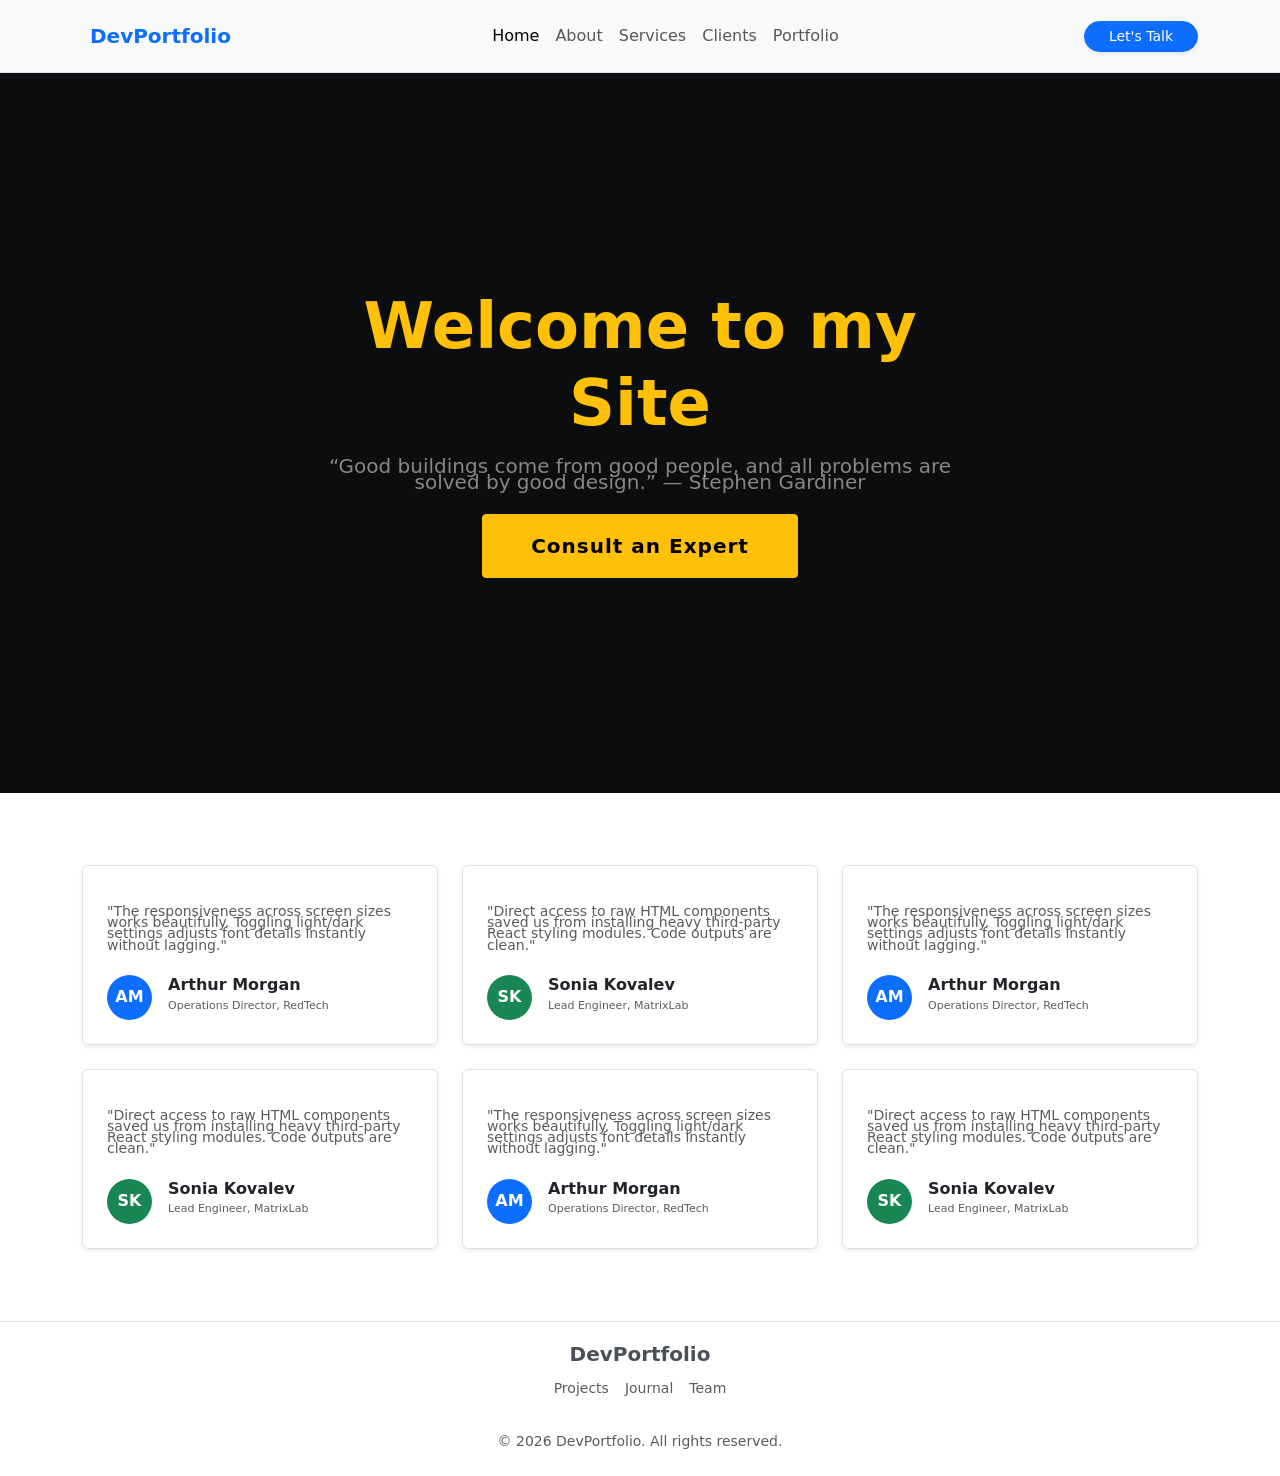
==== index.html @ 9489473e "first commit" ====
<!doctype html>
<html lang="en">
  <head>
    <meta charset="UTF-8" />
    <meta name="viewport" content="width=device-width, initial-scale=1.0" />
    <title>PortFolio</title>
    <!-- All CSS File Start Here -->
    <!-- Google Fonts -->

    <!-- Google Fonts -->

    <link rel="stylesheet" href="css/all.min.css" />
    <link rel="stylesheet" href="css/bootstrap.min.css" />
    <link rel="stylesheet" href="css/style.css" />

    <!-- All CSS File End Here -->
  </head>
  <body>
    <!-- All Header Part Start Here -->
 <nav class="navbar navbar-expand-lg bg-body-tertiary py-3 border-bottom">
  <div class="container">
    <a class="navbar-brand fw-bold text-primary" href="#">
      <i class="bi bi-briefcase-fill me-2"></i>DevPortfolio
    </a>
    <button class="navbar-toggler" type="button" data-bs-toggle="collapse" data-bs-target="#navClassic" aria-controls="navClassic" aria-expanded="false" aria-label="Toggle navigation">
      <span class="navbar-toggler-icon"></span>
    </button>
    <div class="collapse navbar-collapse" id="navClassic">
      <ul class="navbar-nav mx-auto mb-2 mb-lg-0">
        <li class="nav-item"><a class="nav-link active" aria-current="page" href="index.html">Home</a></li>
        <li class="nav-item"><a class="nav-link" href="about.html">About</a></li>
        <li class="nav-item"><a class="nav-link" href="services.html">Services</a></li>
        <li class="nav-item"><a class="nav-link" href="clients.html">Clients</a></li>
        <li class="nav-item"><a class="nav-link" href="portfolio.html">Portfolio</a></li>
      </ul>
      <a class="btn btn-primary btn-sm px-4 rounded-pill shadow-sm" href="contact.html">Let's Talk</a>
    </div>
  </div>
</nav>
    <!-- All Header Part End Here -->

    <!-- All Page Content Start Here -->

    <!-- All Banner Part Start Here -->
<section class="py-5 text-white bg-dark position-relative overflow-hidden" style="background-image: linear-gradient(rgba(0,0,0,0.65), rgba(0,0,0,0.65)), url('https://picsum.photos/id/180/1600/900'); background-size: cover; background-position: center; min-height: 80vh; display: flex; align-items: center;">
  <div class="container py-5 text-center">
    <div class="row justify-content-center">
      <div class="col-lg-7">
        <h1 class="display-3 fw-bold mb-3 text-warning">Welcome to my Site</h1>
        <p class="lead mb-4 text-white-50 ">“Good buildings come from good people, and all problems are solved by good design.” — Stephen Gardiner</p>
        <a href="contact.html" class="btn btn-warning btn-lg px-5 py-3 fw-semibold">Consult an Expert</a>
      </div>
    </div>
  </div>
</section>
    <!-- All Banner Part End Here -->
    <!-- All Product Category Start Here -->
<section class="py-5 bg-body">
  <div class="container py-4">
    <div class="row g-4">
      <div class="col-lg-4 col-md-6">
        <div class="card h-100 p-4 border shadow-sm bg-body">
          <div class="text-warning mb-3">
            <i class="bi bi-star-fill"></i><i class="bi bi-star-fill"></i><i class="bi bi-star-fill"></i><i class="bi bi-star-fill"></i><i class="bi bi-star-fill"></i>
          </div>
          <p class="small text-muted leading-relaxed mb-4">"The responsiveness across screen sizes works beautifully. Toggling light/dark settings adjusts font details instantly without lagging."</p>
          <div class="d-flex align-items-center gap-3">
            <div class="bg-primary text-white rounded-circle d-flex align-items-center justify-content-center" style="width: 45px; height: 45px; font-weight: bold;">AM</div>
            <div>
              <h6 class="fw-bold mb-0">Arthur Morgan</h6>
              <span class="small text-muted" style="font-size: 11px;">Operations Director, RedTech</span>
            </div>
          </div>
        </div>
      </div>
      <div class="col-lg-4 col-md-6">
        <div class="card h-100 p-4 border shadow-sm bg-body">
          <div class="text-warning mb-3">
            <i class="bi bi-star-fill"></i><i class="bi bi-star-fill"></i><i class="bi bi-star-fill"></i><i class="bi bi-star-fill"></i><i class="bi bi-star-fill"></i>
          </div>
          <p class="small text-muted leading-relaxed mb-4">"Direct access to raw HTML components saved us from installing heavy third-party React styling modules. Code outputs are clean."</p>
          <div class="d-flex align-items-center gap-3">
            <div class="bg-success text-white rounded-circle d-flex align-items-center justify-content-center" style="width: 45px; height: 45px; font-weight: bold;">SK</div>
            <div>
              <h6 class="fw-bold mb-0">Sonia Kovalev</h6>
              <span class="small text-muted" style="font-size: 11px;">Lead Engineer, MatrixLab</span>
            </div>
          </div>
        </div>
      </div>
      <div class="col-lg-4 col-md-6">
        <div class="card h-100 p-4 border shadow-sm bg-body">
          <div class="text-warning mb-3">
            <i class="bi bi-star-fill"></i><i class="bi bi-star-fill"></i><i class="bi bi-star-fill"></i><i class="bi bi-star-fill"></i><i class="bi bi-star-fill"></i>
          </div>
          <p class="small text-muted leading-relaxed mb-4">"The responsiveness across screen sizes works beautifully. Toggling light/dark settings adjusts font details instantly without lagging."</p>
          <div class="d-flex align-items-center gap-3">
            <div class="bg-primary text-white rounded-circle d-flex align-items-center justify-content-center" style="width: 45px; height: 45px; font-weight: bold;">AM</div>
            <div>
              <h6 class="fw-bold mb-0">Arthur Morgan</h6>
              <span class="small text-muted" style="font-size: 11px;">Operations Director, RedTech</span>
            </div>
          </div>
        </div>
      </div>
      <div class="col-lg-4 col-md-6">
        <div class="card h-100 p-4 border shadow-sm bg-body">
          <div class="text-warning mb-3">
            <i class="bi bi-star-fill"></i><i class="bi bi-star-fill"></i><i class="bi bi-star-fill"></i><i class="bi bi-star-fill"></i><i class="bi bi-star-fill"></i>
          </div>
          <p class="small text-muted leading-relaxed mb-4">"Direct access to raw HTML components saved us from installing heavy third-party React styling modules. Code outputs are clean."</p>
          <div class="d-flex align-items-center gap-3">
            <div class="bg-success text-white rounded-circle d-flex align-items-center justify-content-center" style="width: 45px; height: 45px; font-weight: bold;">SK</div>
            <div>
              <h6 class="fw-bold mb-0">Sonia Kovalev</h6>
              <span class="small text-muted" style="font-size: 11px;">Lead Engineer, MatrixLab</span>
            </div>
          </div>
        </div>
      </div>
      <div class="col-lg-4 col-md-6">
        <div class="card h-100 p-4 border shadow-sm bg-body">
          <div class="text-warning mb-3">
            <i class="bi bi-star-fill"></i><i class="bi bi-star-fill"></i><i class="bi bi-star-fill"></i><i class="bi bi-star-fill"></i><i class="bi bi-star-fill"></i>
          </div>
          <p class="small text-muted leading-relaxed mb-4">"The responsiveness across screen sizes works beautifully. Toggling light/dark settings adjusts font details instantly without lagging."</p>
          <div class="d-flex align-items-center gap-3">
            <div class="bg-primary text-white rounded-circle d-flex align-items-center justify-content-center" style="width: 45px; height: 45px; font-weight: bold;">AM</div>
            <div>
              <h6 class="fw-bold mb-0">Arthur Morgan</h6>
              <span class="small text-muted" style="font-size: 11px;">Operations Director, RedTech</span>
            </div>
          </div>
        </div>
      </div>
      <div class="col-lg-4 col-md-6">
        <div class="card h-100 p-4 border shadow-sm bg-body">
          <div class="text-warning mb-3">
            <i class="bi bi-star-fill"></i><i class="bi bi-star-fill"></i><i class="bi bi-star-fill"></i><i class="bi bi-star-fill"></i><i class="bi bi-star-fill"></i>
          </div>
          <p class="small text-muted leading-relaxed mb-4">"Direct access to raw HTML components saved us from installing heavy third-party React styling modules. Code outputs are clean."</p>
          <div class="d-flex align-items-center gap-3">
            <div class="bg-success text-white rounded-circle d-flex align-items-center justify-content-center" style="width: 45px; height: 45px; font-weight: bold;">SK</div>
            <div>
              <h6 class="fw-bold mb-0">Sonia Kovalev</h6>
              <span class="small text-muted" style="font-size: 11px;">Lead Engineer, MatrixLab</span>
            </div>
          </div>
        </div>
      </div>
    </div>
  </div>
</section>
    <!-- All Product Category End Here -->
    <!-- All Page Content End Here -->

    <!-- All Header Part Start Here -->
    <!-- All Header Part End Here -->

    <!-- All Header Part Start Here -->
    <!-- All Header Part End Here -->

    <!-- All Header Part Start Here -->
    <!-- All Header Part End Here -->

    <!-- All Header Part Start Here -->
    <!-- All Header Part End Here -->

    <!-- All Footer Part Start Here -->
<footer class="py-4 bg-body border-top text-center">
  <div class="container">
    <h5 class="fw-bold text-dark-emphasis mb-3">DevPortfolio
</h5>
    <ul class="nav justify-content-center gap-3 mb-3 small text-muted">
      <li class="nav-item"><a href="#" class="text-reset text-decoration-none">Projects</a></li>
      <li class="nav-item"><a href="#" class="text-reset text-decoration-none">Journal</a></li>
      <li class="nav-item"><a href="#" class="text-reset text-decoration-none">Team</a></li>
    </ul>
    <div class="d-flex justify-content-center gap-3 text-muted mb-3 fs-5">
      <a href="#" class="text-reset"><i class="bi bi-instagram"></i></a>
      <a href="#" class="text-reset"><i class="bi bi-github"></i></a>
    </div>
    <span class="small text-muted d-block">&copy; 2026 DevPortfolio. All rights reserved.</span>
  </div>
</footer>

    <!-- All Footer Part End Here -->

    <!-- All JS File Start Here -->
    <script src="js/bootstrap.bundle.js"></script>
    <script src="js/script.js"></script>
    <!-- All JS File End Here -->
  </body>
</html>
---- css/style.css ----
/* All Common CSS Start Here */
* {
  margin: 0;
  padding: 0;
  outline: 0;
  box-sizing: border-box;
}
ul,
ol {
  list-style-type: none;
}
h1,
h2,
h3,
h4,
h5,
h6,
p {
  margin: 0;
  padding: 0;
  line-height: 0.8;
}
a,
a:hover {
  text-decoration: none;
  display: inline-block;
}
/* All Common CSS End Here */

/* All Banner Start Here */
/* Fullscreen Dark Background Image Custom Styles */
section[style*="background-image"] {
  position: relative;
  z-index: 1;
}
.btn-warning {
  border-radius: 4px;
  letter-spacing: 0.05em;
  transition: all 0.25s ease;
}
.btn-warning:hover {
  box-shadow: 0 0 15px rgba(255, 193, 7, 0.4);
}
/* All Banner End Here */

/* All Feedback Start Here */
.col-lg-4 .card {
  transition: transform 0.25s ease;
}
.col-lg-4 .card:hover {
  transform: translateY(-2px);
}
/* All Feedback End Here */

/* All Contact Start Here */
/* Branch Directory Custom Styles */
.card h5 {
  color: var(--bs-primary);
}
/* All Contact End Here */



/* All FAQ Start Here */
/* Premium Dark Contact Custom Styles */
.form-control:focus {
  background-color: var(--bs-dark) !important;
  border-color: var(--bs-warning);
}
.info p{
line-height: 20px;
}
/* All FAQ End Here */

/* All Footer Start Here */

/* All Footer End Here */
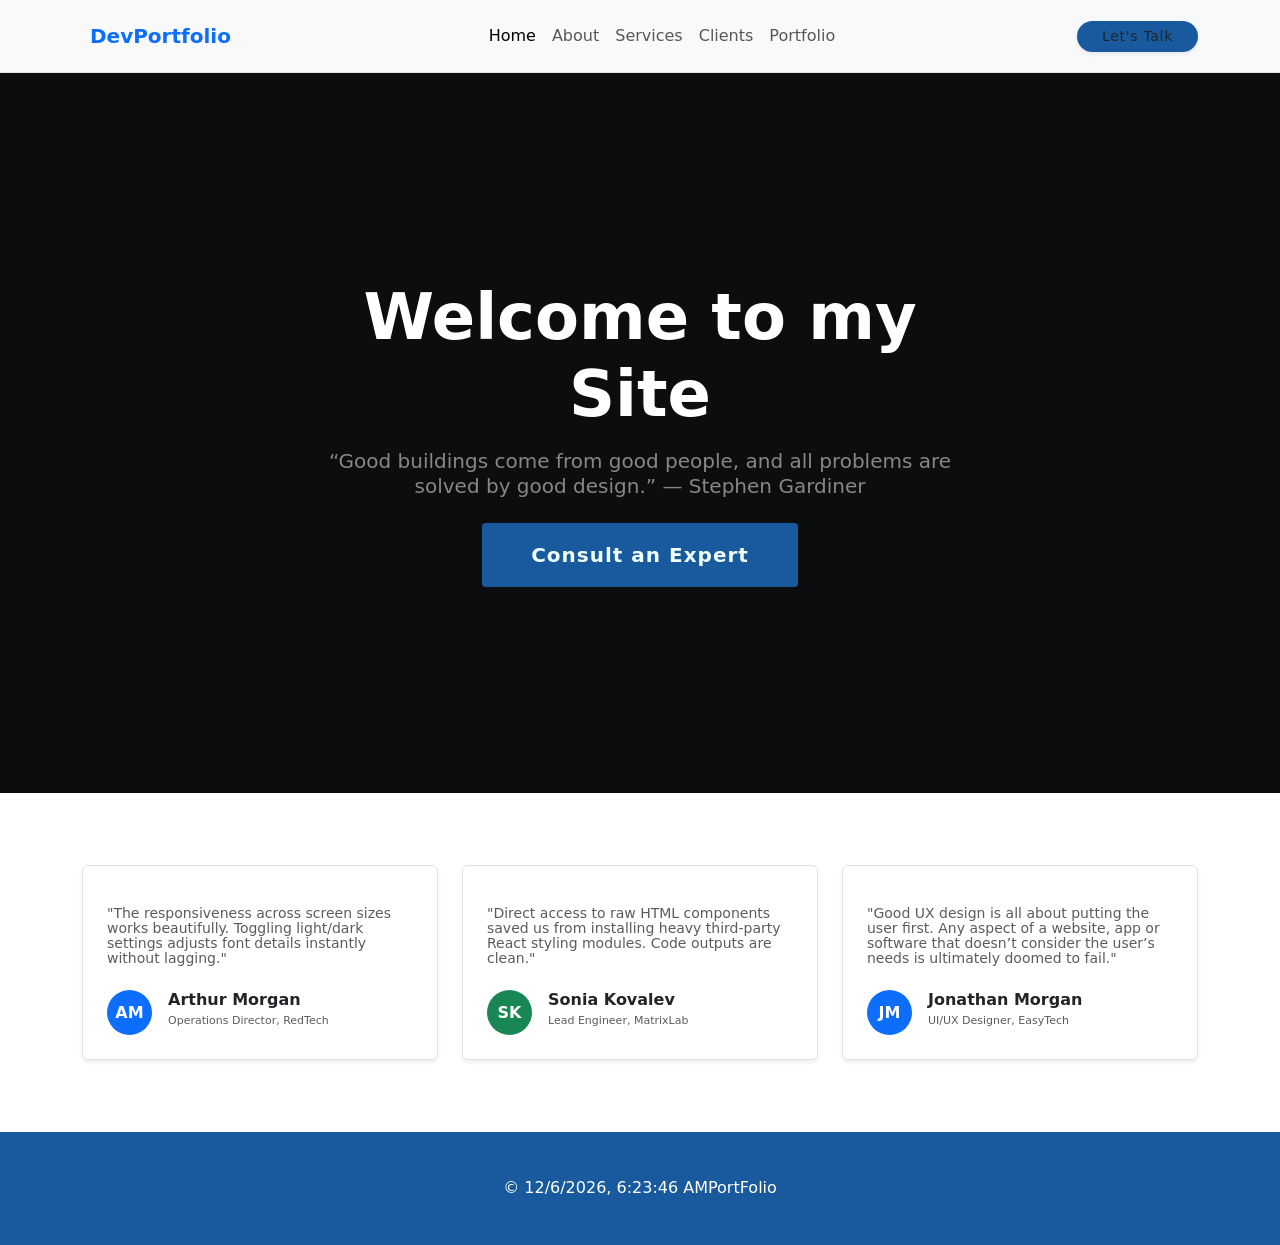
==== commit c1cc2519: "all" ====
--- a/index.html
+++ b/index.html
@@ -17,141 +17,181 @@
   </head>
   <body>
     <!-- All Header Part Start Here -->
- <nav class="navbar navbar-expand-lg bg-body-tertiary py-3 border-bottom">
-  <div class="container">
-    <a class="navbar-brand fw-bold text-primary" href="#">
-      <i class="bi bi-briefcase-fill me-2"></i>DevPortfolio
-    </a>
-    <button class="navbar-toggler" type="button" data-bs-toggle="collapse" data-bs-target="#navClassic" aria-controls="navClassic" aria-expanded="false" aria-label="Toggle navigation">
-      <span class="navbar-toggler-icon"></span>
-    </button>
-    <div class="collapse navbar-collapse" id="navClassic">
-      <ul class="navbar-nav mx-auto mb-2 mb-lg-0">
-        <li class="nav-item"><a class="nav-link active" aria-current="page" href="index.html">Home</a></li>
-        <li class="nav-item"><a class="nav-link" href="about.html">About</a></li>
-        <li class="nav-item"><a class="nav-link" href="services.html">Services</a></li>
-        <li class="nav-item"><a class="nav-link" href="clients.html">Clients</a></li>
-        <li class="nav-item"><a class="nav-link" href="portfolio.html">Portfolio</a></li>
-      </ul>
-      <a class="btn btn-primary btn-sm px-4 rounded-pill shadow-sm" href="contact.html">Let's Talk</a>
-    </div>
-  </div>
-</nav>
-    <!-- All Header Part End Here -->
-
-    <!-- All Page Content Start Here -->
-
-    <!-- All Banner Part Start Here -->
-<section class="py-5 text-white bg-dark position-relative overflow-hidden" style="background-image: linear-gradient(rgba(0,0,0,0.65), rgba(0,0,0,0.65)), url('https://picsum.photos/id/180/1600/900'); background-size: cover; background-position: center; min-height: 80vh; display: flex; align-items: center;">
-  <div class="container py-5 text-center">
-    <div class="row justify-content-center">
-      <div class="col-lg-7">
-        <h1 class="display-3 fw-bold mb-3 text-warning">Welcome to my Site</h1>
-        <p class="lead mb-4 text-white-50 ">“Good buildings come from good people, and all problems are solved by good design.” — Stephen Gardiner</p>
-        <a href="contact.html" class="btn btn-warning btn-lg px-5 py-3 fw-semibold">Consult an Expert</a>
-      </div>
-    </div>
-  </div>
-</section>
-    <!-- All Banner Part End Here -->
-    <!-- All Product Category Start Here -->
-<section class="py-5 bg-body">
-  <div class="container py-4">
-    <div class="row g-4">
-      <div class="col-lg-4 col-md-6">
-        <div class="card h-100 p-4 border shadow-sm bg-body">
-          <div class="text-warning mb-3">
-            <i class="bi bi-star-fill"></i><i class="bi bi-star-fill"></i><i class="bi bi-star-fill"></i><i class="bi bi-star-fill"></i><i class="bi bi-star-fill"></i>
-          </div>
-          <p class="small text-muted leading-relaxed mb-4">"The responsiveness across screen sizes works beautifully. Toggling light/dark settings adjusts font details instantly without lagging."</p>
-          <div class="d-flex align-items-center gap-3">
-            <div class="bg-primary text-white rounded-circle d-flex align-items-center justify-content-center" style="width: 45px; height: 45px; font-weight: bold;">AM</div>
-            <div>
-              <h6 class="fw-bold mb-0">Arthur Morgan</h6>
-              <span class="small text-muted" style="font-size: 11px;">Operations Director, RedTech</span>
-            </div>
-          </div>
+    <nav class="navbar navbar-expand-lg bg-body-tertiary py-3 border-bottom">
+      <div class="container">
+        <a class="navbar-brand fw-bold text-primary" href="index.html">
+          <i class="bi bi-briefcase-fill me-2"></i>DevPortfolio
+        </a>
+        <button
+          class="navbar-toggler"
+          type="button"
+          data-bs-toggle="collapse"
+          data-bs-target="#navClassic"
+          aria-controls="navClassic"
+          aria-expanded="false"
+          aria-label="Toggle navigation"
+        >
+          <span class="navbar-toggler-icon"></span>
+        </button>
+        <div class="collapse navbar-collapse" id="navClassic">
+          <ul class="navbar-nav mx-auto mb-2 mb-lg-0">
+            <li class="nav-item">
+              <a class="nav-link active" aria-current="page" href="index.html"
+                >Home</a
+              >
+            </li>
+            <li class="nav-item">
+              <a class="nav-link" href="about.html">About</a>
+            </li>
+            <li class="nav-item">
+              <a class="nav-link" href="services.html">Services</a>
+            </li>
+            <li class="nav-item">
+              <a class="nav-link" href="clients.html">Clients</a>
+            </li>
+            <li class="nav-item">
+              <a class="nav-link" href="portfolio.html">Portfolio</a>
+            </li>
+          </ul>
+          <a
+            class="btn btn-sm px-4 rounded-pill shadow-sm"
+            style="background: #185a9d; color:"
+            href="contact.html"
+            >Let's Talk</a
+          >
         </div>
       </div>
-      <div class="col-lg-4 col-md-6">
-        <div class="card h-100 p-4 border shadow-sm bg-body">
-          <div class="text-warning mb-3">
-            <i class="bi bi-star-fill"></i><i class="bi bi-star-fill"></i><i class="bi bi-star-fill"></i><i class="bi bi-star-fill"></i><i class="bi bi-star-fill"></i>
-          </div>
-          <p class="small text-muted leading-relaxed mb-4">"Direct access to raw HTML components saved us from installing heavy third-party React styling modules. Code outputs are clean."</p>
-          <div class="d-flex align-items-center gap-3">
-            <div class="bg-success text-white rounded-circle d-flex align-items-center justify-content-center" style="width: 45px; height: 45px; font-weight: bold;">SK</div>
-            <div>
-              <h6 class="fw-bold mb-0">Sonia Kovalev</h6>
-              <span class="small text-muted" style="font-size: 11px;">Lead Engineer, MatrixLab</span>
-            </div>
+    </nav>
+    <!-- All Header Part End Here -->
+
+    <!-- All Page Content Start Here -->
+
+    <!-- All Banner Part Start Here -->
+    <section
+      class="py-5 text-white bg-dark position-relative overflow-hidden"
+      style="
+        background-image:
+          linear-gradient(rgba(0, 0, 0, 0.65), rgba(0, 0, 0, 0.65)),
+          url(&quot;https://picsum.photos/id/180/1600/900&quot;);
+        background-size: cover;
+        background-position: center;
+        min-height: 80vh;
+        display: flex;
+        align-items: center;
+      "
+    >
+      <div class="container py-5 text-center">
+        <div class="row justify-content-center">
+          <div class="col-lg-7">
+            <h1 class="display-3 fw-bold mb-3 text-">Welcome to my Site</h1>
+            <p class="lead mb-4 text-white-50 terms">
+              “Good buildings come from good people, and all problems are solved
+              by good design.” — Stephen Gardiner
+            </p>
+            <a
+              href="contact.html"
+              class="btn btn btn-lg px-5 py-3 fw-semibold"
+              style="background: #185a9d; color: azure"
+              >Consult an Expert</a
+            >
           </div>
         </div>
       </div>
-      <div class="col-lg-4 col-md-6">
-        <div class="card h-100 p-4 border shadow-sm bg-body">
-          <div class="text-warning mb-3">
-            <i class="bi bi-star-fill"></i><i class="bi bi-star-fill"></i><i class="bi bi-star-fill"></i><i class="bi bi-star-fill"></i><i class="bi bi-star-fill"></i>
-          </div>
-          <p class="small text-muted leading-relaxed mb-4">"The responsiveness across screen sizes works beautifully. Toggling light/dark settings adjusts font details instantly without lagging."</p>
-          <div class="d-flex align-items-center gap-3">
-            <div class="bg-primary text-white rounded-circle d-flex align-items-center justify-content-center" style="width: 45px; height: 45px; font-weight: bold;">AM</div>
-            <div>
-              <h6 class="fw-bold mb-0">Arthur Morgan</h6>
-              <span class="small text-muted" style="font-size: 11px;">Operations Director, RedTech</span>
+    </section>
+    <!-- All Banner Part End Here -->
+
+    <!-- All Feedback Start Here -->
+    <section class="py-5 bg-body">
+      <div class="container py-4">
+        <div class="row g-4">
+          <div class="col-lg-4 col-md-6">
+            <div class="card h-100 p-4 border shadow-sm bg-body">
+              <div class="text-warning mb-3">
+                <i class="bi bi-star-fill"></i><i class="bi bi-star-fill"></i
+                ><i class="bi bi-star-fill"></i><i class="bi bi-star-fill"></i
+                ><i class="bi bi-star-fill"></i>
+              </div>
+              <p class="small text-muted leading-relaxed mb-4 infoFeedback">
+                "The responsiveness across screen sizes works beautifully.
+                Toggling light/dark settings adjusts font details instantly
+                without lagging."
+              </p>
+              <div class="d-flex align-items-center gap-3">
+                <div
+                  class="bg-primary text-white rounded-circle d-flex align-items-center justify-content-center"
+                  style="width: 45px; height: 45px; font-weight: bold"
+                >
+                  AM
+                </div>
+                <div>
+                  <h6 class="fw-bold mb-0">Arthur Morgan</h6>
+                  <span class="small text-muted" style="font-size: 11px"
+                    >Operations Director, RedTech</span
+                  >
+                </div>
+              </div>
+            </div>
+          </div>
+          <div class="col-lg-4 col-md-6">
+            <div class="card h-100 p-4 border shadow-sm bg-body">
+              <div class="text-warning mb-3">
+                <i class="bi bi-star-fill"></i><i class="bi bi-star-fill"></i
+                ><i class="bi bi-star-fill"></i><i class="bi bi-star-fill"></i
+                ><i class="bi bi-star-fill"></i>
+              </div>
+              <p class="small text-muted leading-relaxed mb-4 infoFeedback">
+                "Direct access to raw HTML components saved us from installing
+                heavy third-party React styling modules. Code outputs are
+                clean."
+              </p>
+              <div class="d-flex align-items-center gap-3">
+                <div
+                  class="bg-success text-white rounded-circle d-flex align-items-center justify-content-center"
+                  style="width: 45px; height: 45px; font-weight: bold"
+                >
+                  SK
+                </div>
+                <div>
+                  <h6 class="fw-bold mb-0">Sonia Kovalev</h6>
+                  <span class="small text-muted" style="font-size: 11px"
+                    >Lead Engineer, MatrixLab</span
+                  >
+                </div>
+              </div>
+            </div>
+          </div>
+          <div class="col-lg-4 col-md-6">
+            <div class="card h-100 p-4 border shadow-sm bg-body">
+              <div class="text-warning mb-3">
+                <i class="bi bi-star-fill"></i><i class="bi bi-star-fill"></i
+                ><i class="bi bi-star-fill"></i><i class="bi bi-star-fill"></i
+                ><i class="bi bi-star-fill"></i>
+              </div>
+              <p class="small text-muted leading-relaxed mb-4 infoFeedback">
+                "Good UX design is all about putting the user first. Any aspect
+                of a website, app or software that doesn’t consider the user’s
+                needs is ultimately doomed to fail."
+              </p>
+              <div class="d-flex align-items-center gap-3">
+                <div
+                  class="bg-primary text-white rounded-circle d-flex align-items-center justify-content-center"
+                  style="width: 45px; height: 45px; font-weight: bold"
+                >
+                  JM
+                </div>
+                <div>
+                  <h6 class="fw-bold mb-0">Jonathan Morgan</h6>
+                  <span class="small text-muted" style="font-size: 11px"
+                    >UI/UX Designer, EasyTech</span
+                  >
+                </div>
+              </div>
             </div>
           </div>
         </div>
       </div>
-      <div class="col-lg-4 col-md-6">
-        <div class="card h-100 p-4 border shadow-sm bg-body">
-          <div class="text-warning mb-3">
-            <i class="bi bi-star-fill"></i><i class="bi bi-star-fill"></i><i class="bi bi-star-fill"></i><i class="bi bi-star-fill"></i><i class="bi bi-star-fill"></i>
-          </div>
-          <p class="small text-muted leading-relaxed mb-4">"Direct access to raw HTML components saved us from installing heavy third-party React styling modules. Code outputs are clean."</p>
-          <div class="d-flex align-items-center gap-3">
-            <div class="bg-success text-white rounded-circle d-flex align-items-center justify-content-center" style="width: 45px; height: 45px; font-weight: bold;">SK</div>
-            <div>
-              <h6 class="fw-bold mb-0">Sonia Kovalev</h6>
-              <span class="small text-muted" style="font-size: 11px;">Lead Engineer, MatrixLab</span>
-            </div>
-          </div>
-        </div>
-      </div>
-      <div class="col-lg-4 col-md-6">
-        <div class="card h-100 p-4 border shadow-sm bg-body">
-          <div class="text-warning mb-3">
-            <i class="bi bi-star-fill"></i><i class="bi bi-star-fill"></i><i class="bi bi-star-fill"></i><i class="bi bi-star-fill"></i><i class="bi bi-star-fill"></i>
-          </div>
-          <p class="small text-muted leading-relaxed mb-4">"The responsiveness across screen sizes works beautifully. Toggling light/dark settings adjusts font details instantly without lagging."</p>
-          <div class="d-flex align-items-center gap-3">
-            <div class="bg-primary text-white rounded-circle d-flex align-items-center justify-content-center" style="width: 45px; height: 45px; font-weight: bold;">AM</div>
-            <div>
-              <h6 class="fw-bold mb-0">Arthur Morgan</h6>
-              <span class="small text-muted" style="font-size: 11px;">Operations Director, RedTech</span>
-            </div>
-          </div>
-        </div>
-      </div>
-      <div class="col-lg-4 col-md-6">
-        <div class="card h-100 p-4 border shadow-sm bg-body">
-          <div class="text-warning mb-3">
-            <i class="bi bi-star-fill"></i><i class="bi bi-star-fill"></i><i class="bi bi-star-fill"></i><i class="bi bi-star-fill"></i><i class="bi bi-star-fill"></i>
-          </div>
-          <p class="small text-muted leading-relaxed mb-4">"Direct access to raw HTML components saved us from installing heavy third-party React styling modules. Code outputs are clean."</p>
-          <div class="d-flex align-items-center gap-3">
-            <div class="bg-success text-white rounded-circle d-flex align-items-center justify-content-center" style="width: 45px; height: 45px; font-weight: bold;">SK</div>
-            <div>
-              <h6 class="fw-bold mb-0">Sonia Kovalev</h6>
-              <span class="small text-muted" style="font-size: 11px;">Lead Engineer, MatrixLab</span>
-            </div>
-          </div>
-        </div>
-      </div>
-    </div>
-  </div>
-</section>
-    <!-- All Product Category End Here -->
+    </section>
+    <!-- All Feedback End Here -->
     <!-- All Page Content End Here -->
 
     <!-- All Header Part Start Here -->
@@ -167,23 +207,9 @@
     <!-- All Header Part End Here -->
 
     <!-- All Footer Part Start Here -->
-<footer class="py-4 bg-body border-top text-center">
-  <div class="container">
-    <h5 class="fw-bold text-dark-emphasis mb-3">DevPortfolio
-</h5>
-    <ul class="nav justify-content-center gap-3 mb-3 small text-muted">
-      <li class="nav-item"><a href="#" class="text-reset text-decoration-none">Projects</a></li>
-      <li class="nav-item"><a href="#" class="text-reset text-decoration-none">Journal</a></li>
-      <li class="nav-item"><a href="#" class="text-reset text-decoration-none">Team</a></li>
-    </ul>
-    <div class="d-flex justify-content-center gap-3 text-muted mb-3 fs-5">
-      <a href="#" class="text-reset"><i class="bi bi-instagram"></i></a>
-      <a href="#" class="text-reset"><i class="bi bi-github"></i></a>
-    </div>
-    <span class="small text-muted d-block">&copy; 2026 DevPortfolio. All rights reserved.</span>
-  </div>
-</footer>
-
+    <footer class="footerPart">
+      <p>&copy; <span id="footer-date-time"></span>PortFolio</p>
+    </footer>
     <!-- All Footer Part End Here -->
 
     <!-- All JS File Start Here -->
--- a/css/style.css
+++ b/css/style.css
@@ -28,18 +28,17 @@
 /* All Common CSS End Here */
 
 /* All Banner Start Here */
-/* Fullscreen Dark Background Image Custom Styles */
 section[style*="background-image"] {
   position: relative;
   z-index: 1;
 }
-.btn-warning {
+.btn {
   border-radius: 4px;
   letter-spacing: 0.05em;
   transition: all 0.25s ease;
 }
-.btn-warning:hover {
-  box-shadow: 0 0 15px rgba(255, 193, 7, 0.4);
+.btn:hover {
+  box-shadow: 0 0 15px rgba(7, 32, 255, 0.4);
 }
 /* All Banner End Here */
 
@@ -50,28 +49,91 @@
 .col-lg-4 .card:hover {
   transform: translateY(-2px);
 }
+.infoFeedback {
+line-height: 15px;
+}
+
 /* All Feedback End Here */
 
 /* All Contact Start Here */
-/* Branch Directory Custom Styles */
 .card h5 {
   color: var(--bs-primary);
 }
 /* All Contact End Here */
 
-
-
 /* All FAQ Start Here */
-/* Premium Dark Contact Custom Styles */
 .form-control:focus {
   background-color: var(--bs-dark) !important;
   border-color: var(--bs-warning);
 }
-.info p{
+.info {
 line-height: 20px;
 }
 /* All FAQ End Here */
 
+/* All about Start Here */
+img[class*="position-absolute"] {
+  transition: all 0.3s ease;
+}
+img[class*="position-absolute"]:hover {
+  z-index: 3 !important;
+  transform: scale(1.02);
+}
+.terms {
+  line-height: 25px;
+}
+/* All about End Here */
+
+/* All Service Start Here */
+.col-lg-4 .card {
+  transition: transform 0.25s ease, box-shadow 0.25s ease;
+}
+.col-lg-4 .card:hover {
+  transform: translateY(-4px);
+  box-shadow: 0 10px 20px rgba(0,0,0,0.08) !important;
+}
+.textInfo {
+  margin-top: 10px;
+line-height: 20px;
+}
+/* All Service End Here */
+
+
+
+
+
+/* All Service Start Here */
+
+
+
+
+/* All Service End Here */
+/* All Service Start Here */
+
+
+
+
+/* All Service End Here */
+/* All Service Start Here */
+
+
+
+
+/* All Service End Here */
+/* All Service Start Here */
+
+
+
+
+/* All Service End Here */
 /* All Footer Start Here */
+.footerPart{
+  padding: 50px 0;
+  text-align: center;
+  background: #185a9d;
+  color: white;
+}
 
-/* All Footer End Here */+
+
+/* All Service End Here */
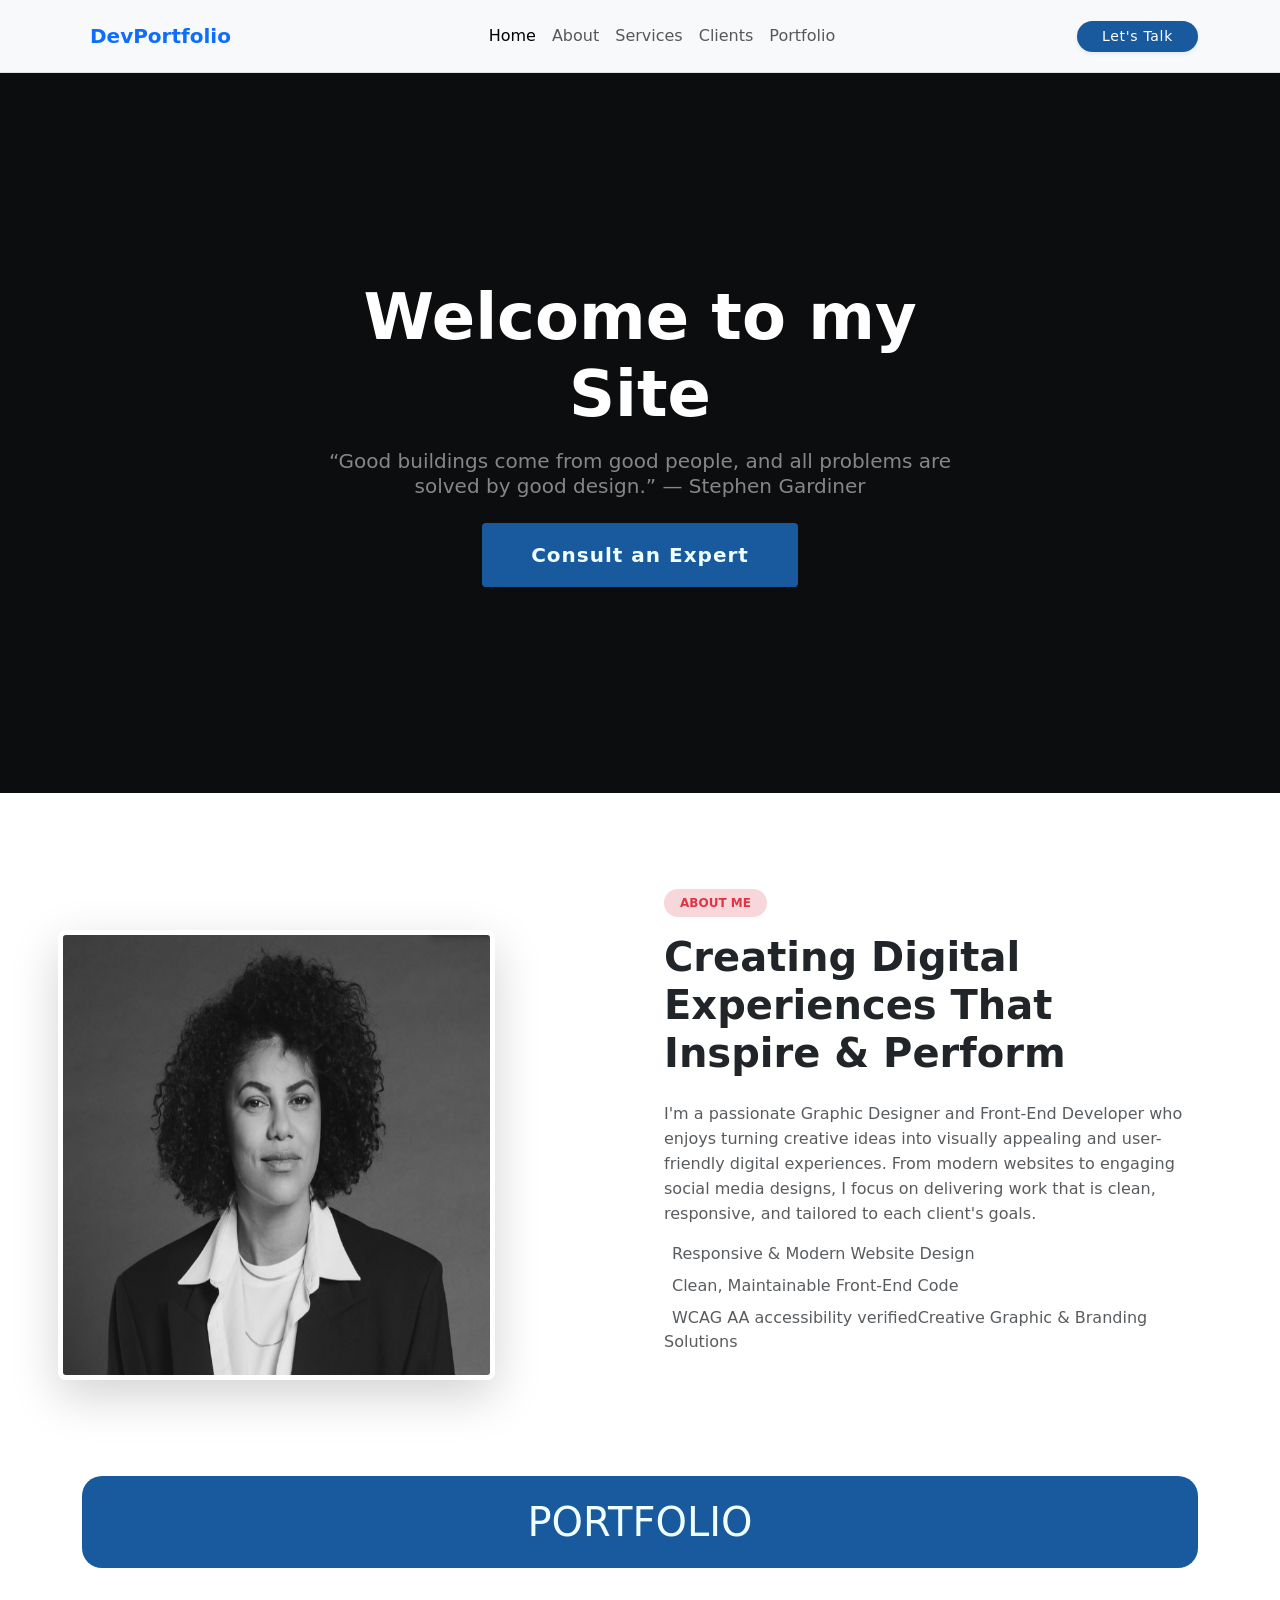
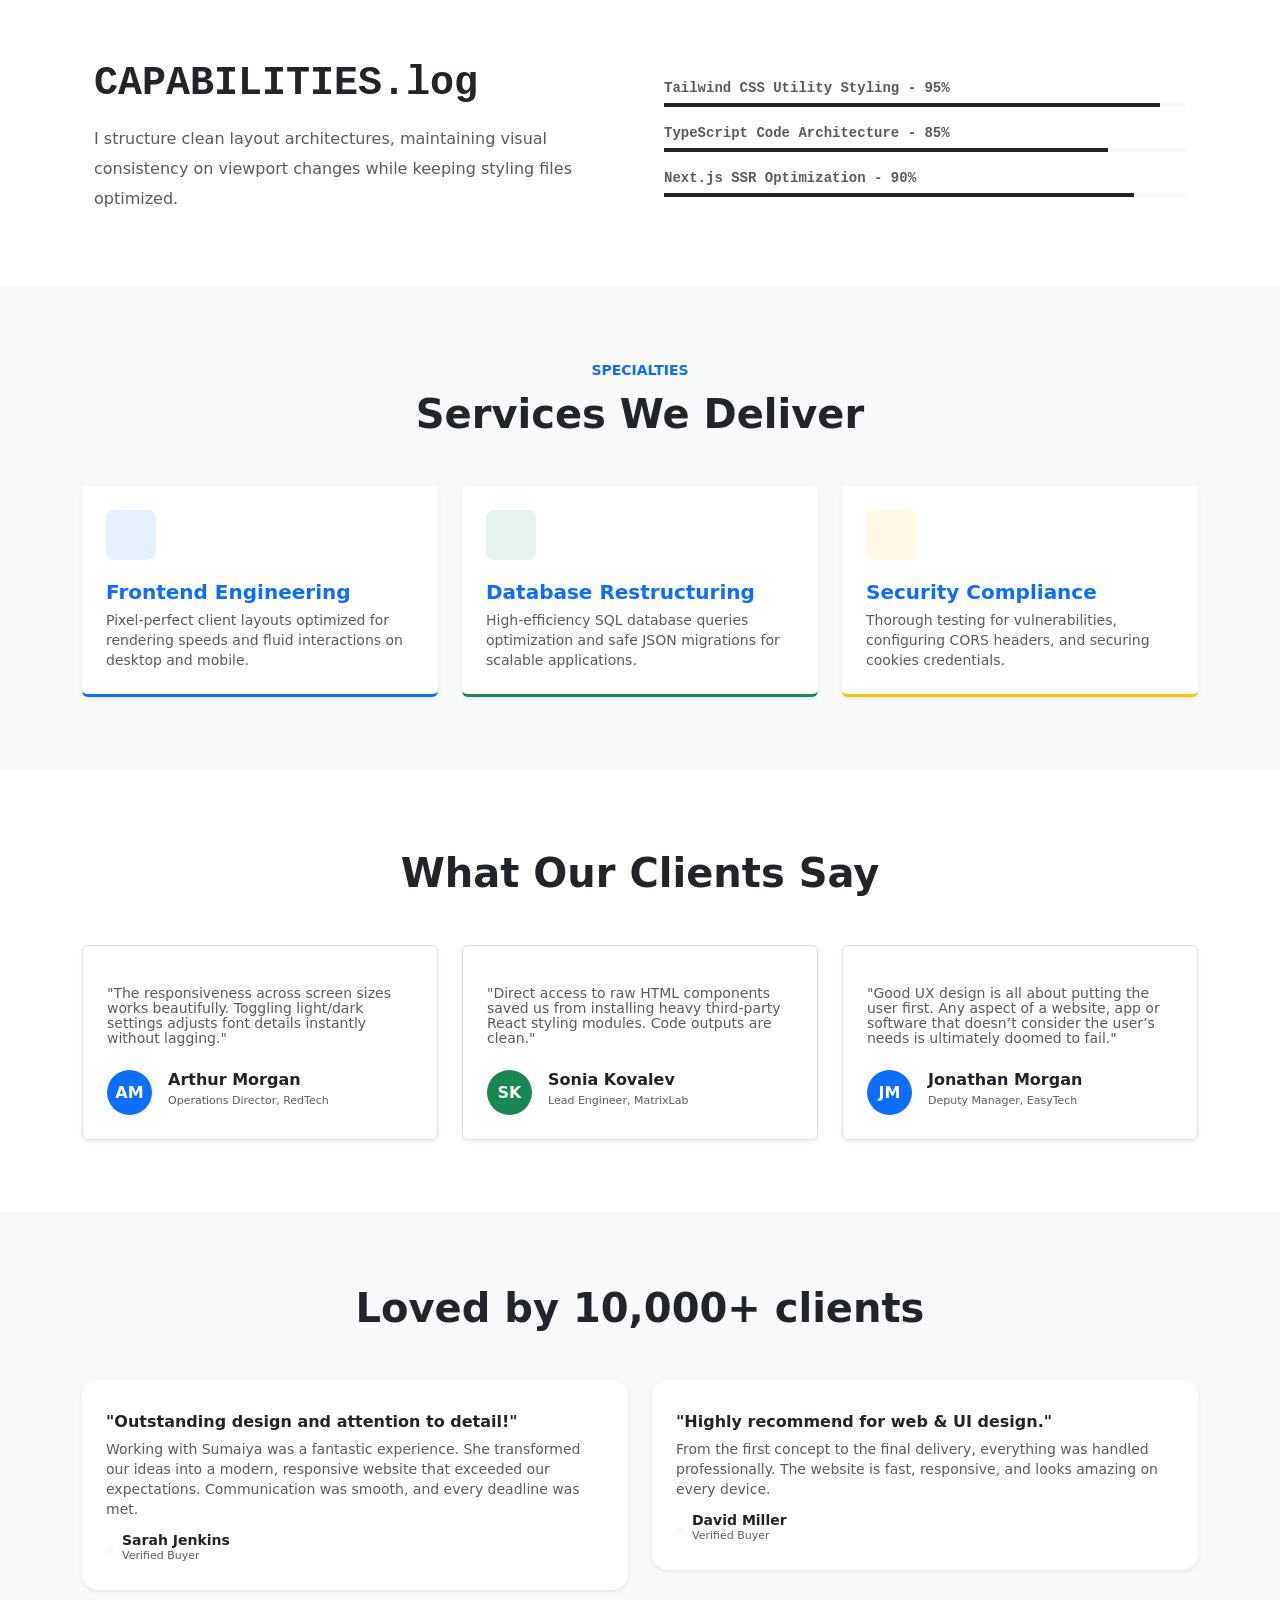
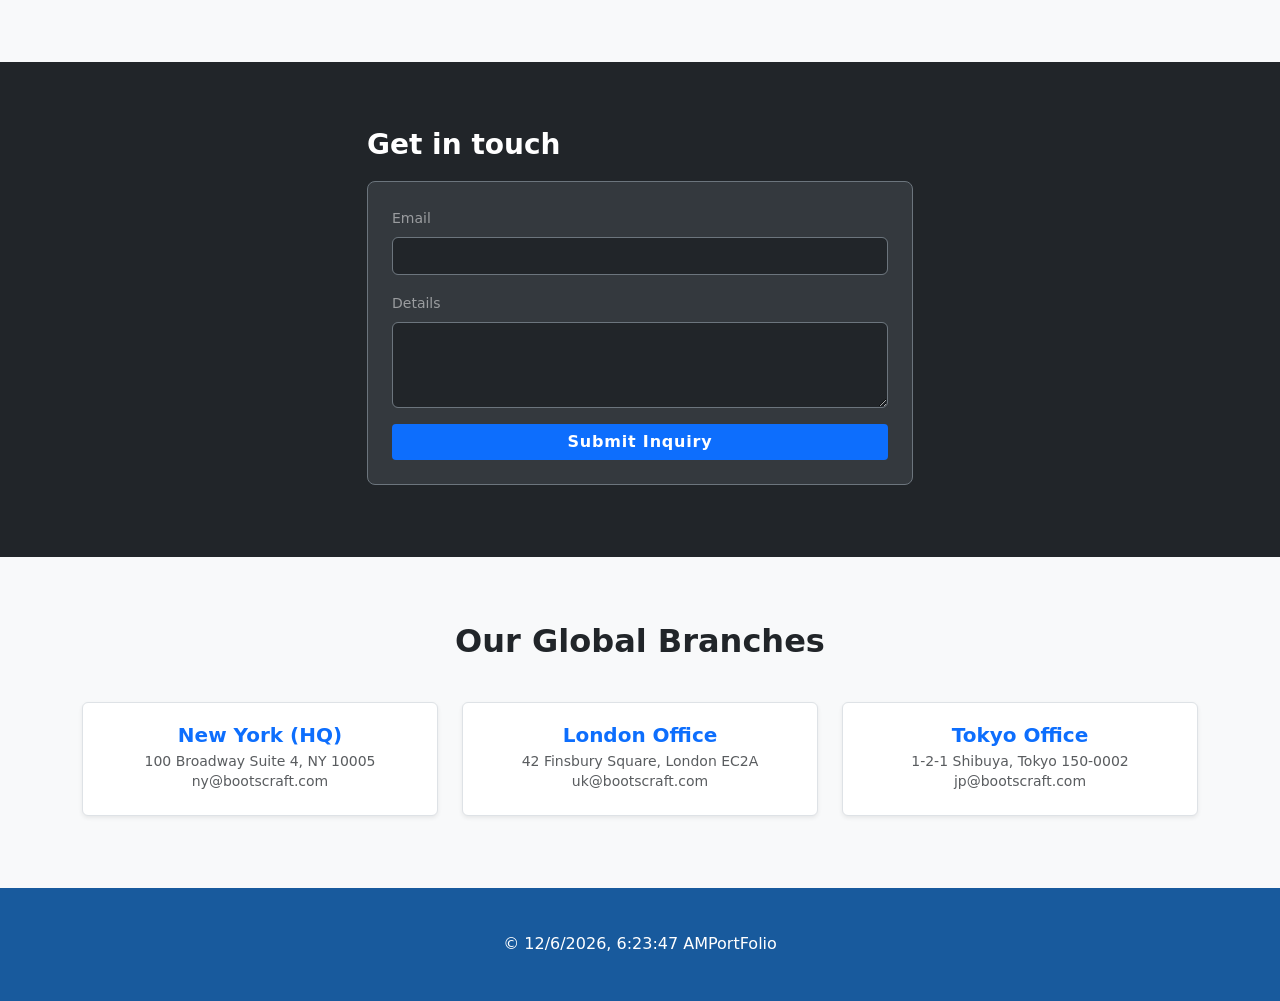
==== commit 81e1027f: "all" ====
--- a/index.html
+++ b/index.html
@@ -55,7 +55,7 @@
           </ul>
           <a
             class="btn btn-sm px-4 rounded-pill shadow-sm"
-            style="background: #185a9d; color:"
+            style="background: #185a9d; color:white"
             href="contact.html"
             >Let's Talk</a
           >
@@ -99,10 +99,142 @@
       </div>
     </section>
     <!-- All Banner Part End Here -->
-
+         <!-- All About Part Start Here -->
+          <section class="py-5 bg-body">
+  <div class="container py-5">
+    <div class="row align-items-center g-5">
+      <div class="col-lg-6 position-relative" style="min-height: 400px;">
+        <img src="images/about.png" class="img-fluid rounded-3 shadow-lg border border-5 border-white position-absolute start-0 top-0 w-75" style="z-index: 2; height: 450px; width: 550px;" alt="Design meeting">
+      </div>
+      <div class="col-lg-6">
+        <span class="badge bg-danger-subtle text-danger mb-3 px-3 py-2 rounded-pill">ABOUT ME</span>
+        <h2 class="display-6 fw-bold mb-4">Creating Digital Experiences That Inspire & Perform</h2>
+        <p class="text-muted mb-3 terms" >I'm a passionate Graphic Designer and Front-End Developer who enjoys turning creative ideas into visually appealing and user-friendly digital experiences. From modern websites to engaging social media designs, I focus on delivering work that is clean, responsive, and tailored to each client's goals.</p>
+        <ul class="list-unstyled gap-2 d-flex flex-column text-muted">
+          <li><i class="bi bi-check-circle-fill text-danger me-2"></i>Responsive & Modern Website Design</li>
+          <li><i class="bi bi-check-circle-fill text-danger me-2"></i>Clean, Maintainable Front-End Code</li>
+          <li><i class="bi bi-check-circle-fill text-danger me-2"></i>WCAG AA accessibility verifiedCreative Graphic & Branding Solutions</li>
+        </ul>
+      </div>
+      </div>
+      </div>
+</section>
+    <!-- All AboutPart End Here -->
+
+    
+    <!-- All Portfolio Part Start Here -->
+<section id="portFolio">
+  <div class="container">
+    <div class="row">
+      <div class="col-lg-12">
+        <div class="portfolioTitle" style="text-align: center; margin-top: 10px; background: #185a9d; border-radius: 20px; padding: 30px 0; color: azure;">
+          <h1>PORTFOLIO</h1>
+        </div>
+          <div class="bg-white py-5" style="margin-top: 20px ;">
+  <div class="container py-lg-4">
+    <div class="row align-items-center g-5" >
+      <div class="col-lg-6">
+        <h2 class="display-6 fw-bold text-dark font-monospace">CAPABILITIES.log</h2>
+        <p class="text-muted mt-3" style="line-height: 30px;">I structure clean layout architectures, maintaining visual consistency on viewport changes while keeping styling files optimized.</p>
+      </div>
+      <div class="col-lg-6">
+        <div class="mb-3">
+          <span class="small fw-semibold font-monospace text-muted d-block mb-1">Tailwind CSS Utility Styling - 95%</span>
+          <div class="progress rounded-0 bg-light" style="height: 4px;">
+            <div class="progress-bar bg-dark" role="progressbar" style="width: 95%"></div>
+          </div>
+        </div>
+        <div class="mb-3">
+          <span class="small fw-semibold font-monospace text-muted d-block mb-1">TypeScript Code Architecture - 85%</span>
+          <div class="progress rounded-0 bg-light" style="height: 4px;">
+            <div class="progress-bar bg-dark" role="progressbar" style="width: 85%"></div>
+          </div>
+        </div>
+        <div>
+          <span class="small fw-semibold font-monospace text-muted d-block mb-1">Next.js SSR Optimization - 90%</span>
+          <div class="progress rounded-0 bg-light" style="height: 4px;">
+            <div class="progress-bar bg-dark" role="progressbar" style="width: 90%"></div>
+      </div>
+    </div>
+  </div>
+</div>
+        </div>
+      </div>
+    </div>
+  </div>
+</section>
+    <!-- All Portfolio Part End Here -->
+
+
+
+
+
+    <!-- All Service Part Start Here -->
+    <section class="py-5 bg-light">
+      <div class="container py-4">
+        <div class="text-center mb-5">
+          <span class="text-uppercase text-primary fw-semibold small"
+            >SPECIALTIES</span
+          >
+          <h2 class="display-6 fw-bold mt-2">Services We Deliver</h2>
+        </div>
+        <div class="row g-4">
+          <div class="col-lg-4 col-md-6">
+            <div
+              class="card h-100 p-4 border-0 border-bottom border-3 border-primary shadow-sm bg-body" >
+              <div
+                class="p-3 bg-primary bg-opacity-10 text-primary rounded-3 mb-4 d-inline-block d-flex align-items-center justify-content-center"
+                style="width: 50px; height: 50px">
+                <i class="bi bi-laptop fs-4"></i></div>
+              <h5 class="fw-bold">Frontend Engineering</h5>
+              <p class="text-muted small textInfo">
+                Pixel-perfect client layouts optimized for rendering speeds and
+                fluid interactions on desktop and mobile.
+              </p>
+            </div>
+          </div>
+        
+        <div class="col-lg-4 col-md-6 ">
+          <div
+            class="card h-100 p-4 border-0 border-bottom border-3 border-success shadow-sm bg-body"
+          >
+         <div
+            class="p-3 bg-success bg-opacity-10 text-success rounded-3 mb-4 d-inline-block d-flex align-items-center justify-content-center" style="width: 50px; height: 50px">
+              <i class="bi bi-database fs-4"></i>
+            </div>
+            <h5 class="fw-bold">Database Restructuring</h5>
+            <p class="text-muted small textInfo">
+              High-efficiency SQL database queries optimization and safe JSON
+              migrations for scalable applications.
+            </p>
+          </div>
+        </div>
+        <div class="col-lg-4 col-md-12">
+          <div
+            class="card h-100 p-4 border-0 border-bottom border-3 border-warning shadow-sm bg-body"
+          >
+            <div
+              class="p-3 bg-warning bg-opacity-10 text-warning rounded-3 mb-4 d-inline-block d-flex align-items-center justify-content-center"
+              style="width: 50px; height: 50px"
+            >
+              <i class="bi bi-shield-check fs-4"></i>
+            </div>
+            <h5 class="fw-bold">Security Compliance</h5>
+            <p class="text-muted small textInfo">
+              Thorough testing for vulnerabilities, configuring CORS headers,
+              and securing cookies credentials.
+            </p>
+          </div>
+        </div>
+      </div>
+    </section>
+    <!-- All Service Part End Here -->
     <!-- All Feedback Start Here -->
     <section class="py-5 bg-body">
       <div class="container py-4">
+          <div class="text-center mb-5">
+          <h2 class="display-6 fw-bold mt-2">What Our Clients Say</h2>
+        </div>
         <div class="row g-4">
           <div class="col-lg-4 col-md-6">
             <div class="card h-100 p-4 border shadow-sm bg-body">
@@ -182,7 +314,7 @@
                 <div>
                   <h6 class="fw-bold mb-0">Jonathan Morgan</h6>
                   <span class="small text-muted" style="font-size: 11px"
-                    >UI/UX Designer, EasyTech</span
+                    >Deputy Manager, EasyTech</span
                   >
                 </div>
               </div>
@@ -192,19 +324,99 @@
       </div>
     </section>
     <!-- All Feedback End Here -->
+         <!-- All Client Review Part Start Here -->
+    <div class="bg-light py-5">
+  <div class="container py-lg-4 text-center">
+    <h2 class="display-6 fw-bold mb-5">Loved by 10,000+ clients</h2>
+    <div class="row g-4">
+      <div class="col-md-6 text-start">
+        <div class="card bg-white border-0 shadow-sm p-4 rounded-4 h-full">
+          <div class="d-flex text-warning mb-2 gap-1">
+            <i class="bi bi-star-fill"></i><i class="bi bi-star-fill"></i><i class="bi bi-star-fill"></i><i class="bi bi-star-fill"></i><i class="bi bi-star-fill"></i>
+          </div>
+          <h4 class="h6 fw-bold mb-2">"Outstanding design and attention to detail!"</h4>
+          <p class="small text-muted mb-3 info">Working with Sumaiya was a fantastic experience. She transformed our ideas into a modern, responsive website that exceeded our expectations. Communication was smooth, and every deadline was met.</p>
+          <div class="d-flex align-items-center gap-2">
+            <span class="bg-light text-muted p-1 rounded-circle small"><i class="bi bi-person"></i></span>
+            <div>
+              <p class="small fw-bold text-dark mb-0">Sarah Jenkins</p>
+              <p class="small text-muted mb-0 info" style="font-size: 11px;"><i class="bi bi-patch-check-fill text-success"></i> Verified Buyer</p>
+            </div>
+          </div>
+        </div>
+      </div>
+      <div class="col-md-6 text-start">
+        <div class="card bg-white border-0 shadow-sm p-4 rounded-4 h-full">
+          <div class="d-flex text-warning mb-2 gap-1">
+            <i class="bi bi-star-fill"></i><i class="bi bi-star-fill"></i><i class="bi bi-star-fill"></i><i class="bi bi-star-fill"></i><i class="bi bi-star-fill"></i>
+          </div>
+          <h4 class="h6 fw-bold mb-2">"Highly recommend for web & UI design."</h4>
+          <p class="small text-muted mb-3 info ">From the first concept to the final delivery, everything was handled professionally. The website is fast, responsive, and looks amazing on every device.</p>
+          <div class="d-flex align-items-center gap-2">
+            <span class="bg-light text-muted p-1 rounded-circle small"><i class="bi bi-person"></i></span>
+            <div>
+              <p class="small fw-bold text-dark mb-0">David Miller</p>
+              <p class="small text-muted mb-0 info" style="font-size: 11px;"><i class="bi bi-patch-check-fill text-success"></i> Verified Buyer</p>
+            </div>
+          </div>
+        </div>
+      </div>
+    </div>
+  </div>
+</div>
+    <!-- All Client Review Part End Here -->
+        <!-- All FAQ Part Start Here -->
+     <section class="py-5 bg-dark text-white">
+  <div class="container py-4">
+    <div class="row justify-content-center">
+      <div class="col-lg-6">
+        <h3 class="fw-bold mb-4 text">Get in touch</h3>
+        <form class="p-4 bg-secondary bg-opacity-25 border border-secondary rounded-3 text-start">
+          <div class="mb-3">
+            <label class="form-label small text-white-50">Email</label>
+            <input type="email" class="form-control bg-dark border-secondary text-white" required>
+          </div>
+          <div class="mb-3">
+            <label class="form-label small text-white-50">Details</label>
+            <textarea class="form-control bg-dark border-secondary text-white" rows="3" required></textarea>
+          </div>
+          <button type="submit" style="border: #185a9d;" class="btn btn-primary w-100 fw-semibold text-white">Submit Inquiry</button>
+        </form>
+      </div>
+    </div>
+  </div>
+</section>
+    <!-- All FAQ Part End Here -->
+
+    <!-- All Global Part Start Here -->
+     <section class="py-5 bg-body-tertiary">
+  <div class="container py-4 text-center">
+    <h2 class="fw-bold mb-5">Our Global Branches</h2>
+    <div class="row g-4">
+      <div class="col-md-4">
+        <div class="card p-4 border shadow-sm bg-body h-100">
+          <h5 class="fw-bold mb-2">New York (HQ)</h5>
+          <p class="small text-muted mb-0 info">100 Broadway Suite 4, NY 10005<br>ny@bootscraft.com</p>
+        </div>
+      </div>
+      <div class="col-md-4">
+        <div class="card p-4 border shadow-sm bg-body h-100">
+          <h5 class="fw-bold mb-2">London Office</h5>
+          <p class="small text-muted mb-0 info">42 Finsbury Square, London EC2A<br>uk@bootscraft.com</p>
+      </div>
+      </div>
+      <div class="col-md-4">
+        <div class="card p-4 border shadow-sm bg-body h-100">
+          <h5 class="fw-bold mb-2">Tokyo Office</h5>
+          <p class="small text-muted mb-0 info">1-2-1 Shibuya, Tokyo 150-0002<br>jp@bootscraft.com</p>
+        </div>
+      </div>
+    </div>
+</section>
+    <!-- All Global Part End Here -->
+
     <!-- All Page Content End Here -->
 
-    <!-- All Header Part Start Here -->
-    <!-- All Header Part End Here -->
-
-    <!-- All Header Part Start Here -->
-    <!-- All Header Part End Here -->
-
-    <!-- All Header Part Start Here -->
-    <!-- All Header Part End Here -->
-
-    <!-- All Header Part Start Here -->
-    <!-- All Header Part End Here -->
 
     <!-- All Footer Part Start Here -->
     <footer class="footerPart">
--- a/css/style.css
+++ b/css/style.css
@@ -82,6 +82,7 @@
 .terms {
   line-height: 25px;
 }
+
 /* All about End Here */
 
 /* All Service Start Here */
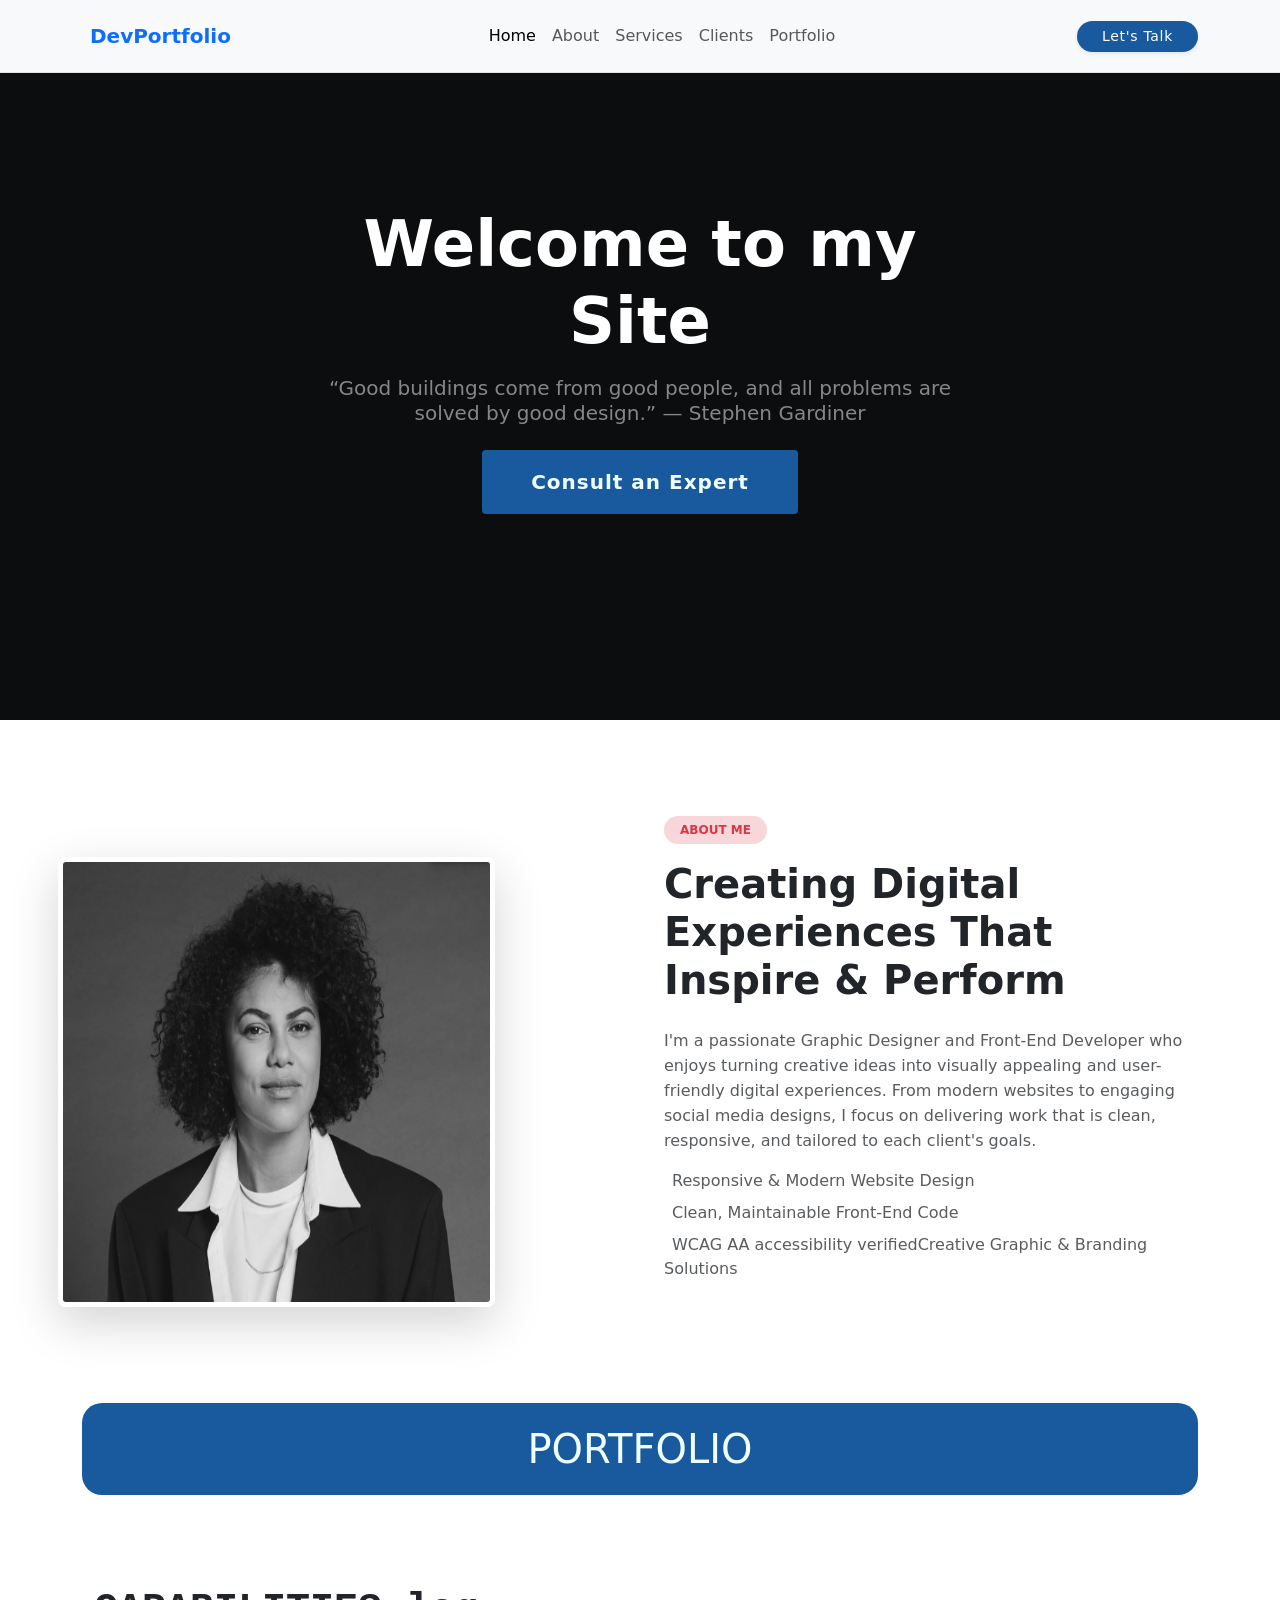
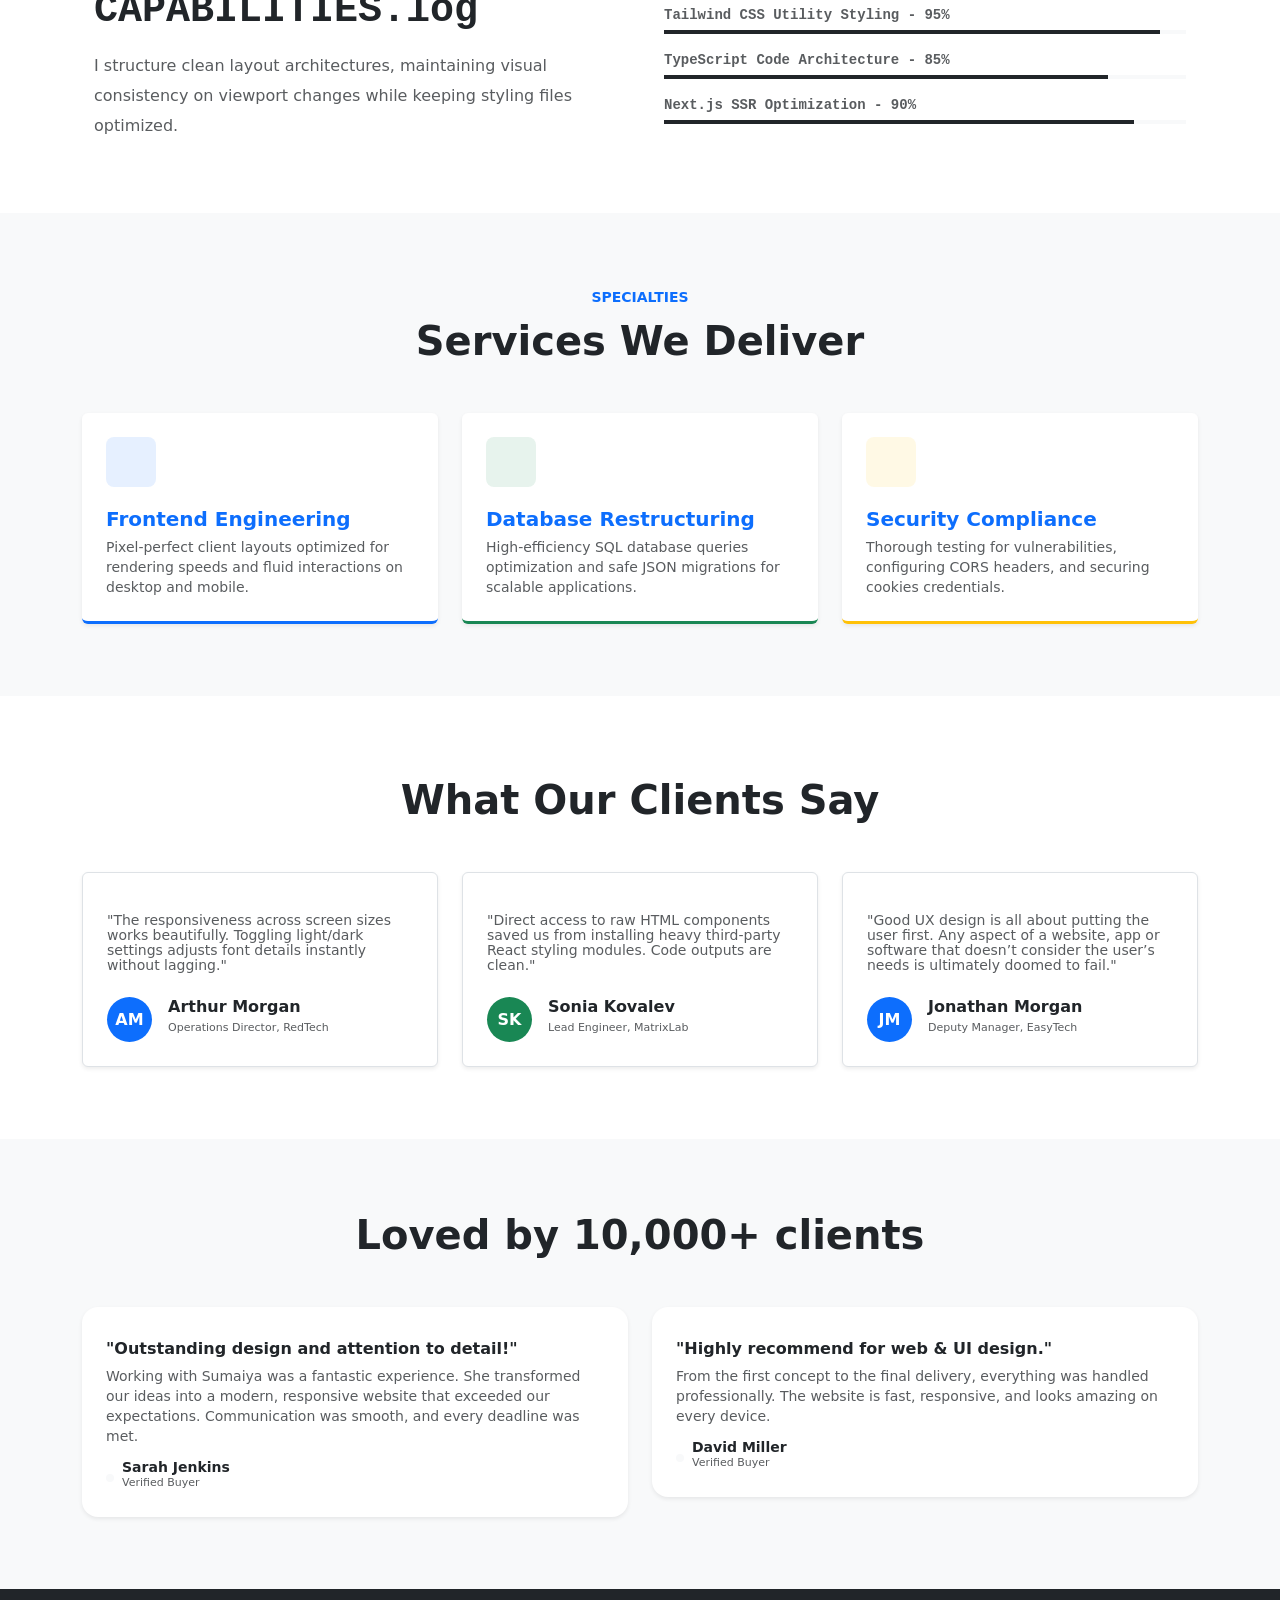
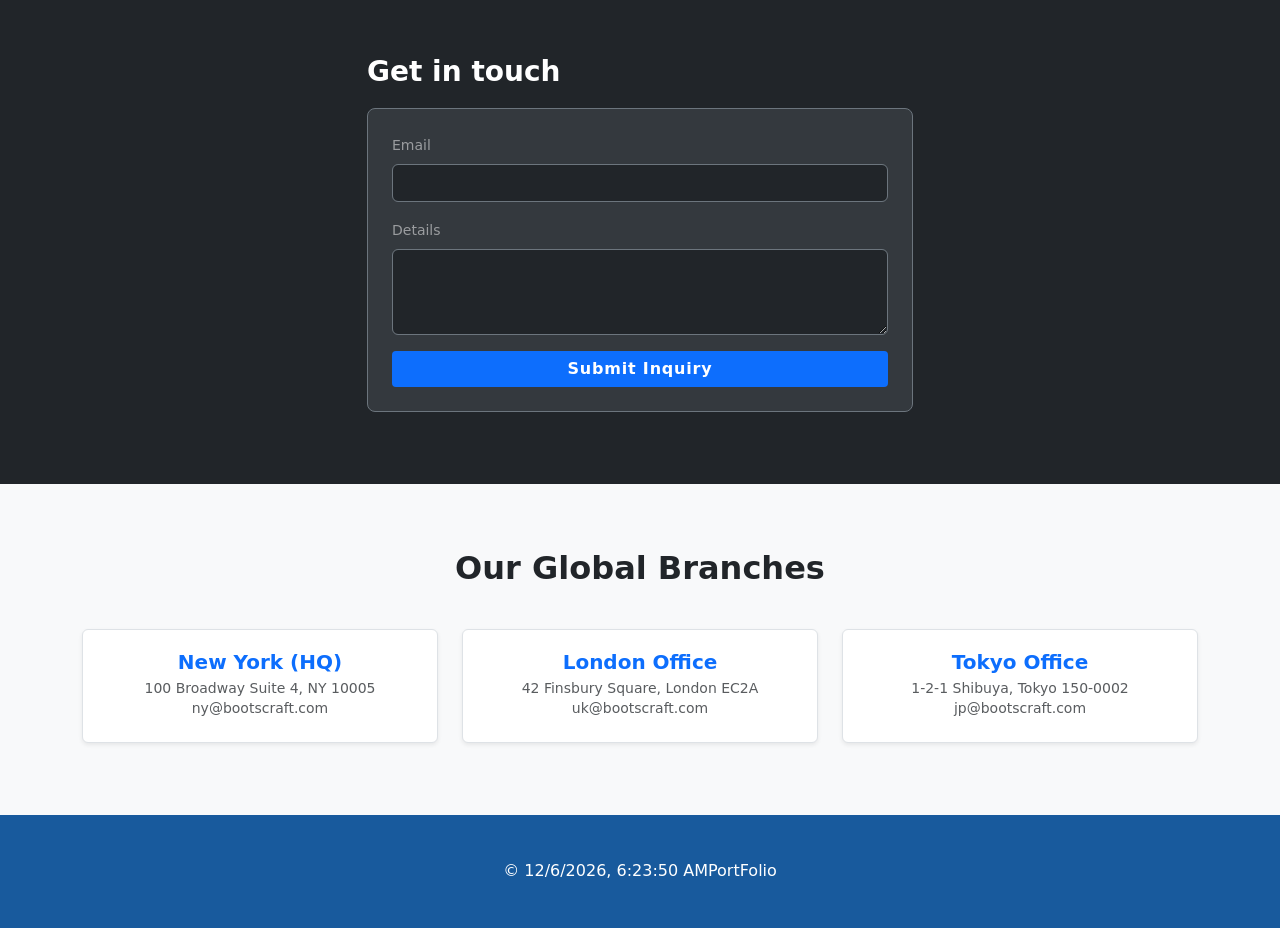
==== commit 8667790b: "add" ====
--- a/index.html
+++ b/index.html
@@ -17,7 +17,7 @@
   </head>
   <body>
     <!-- All Header Part Start Here -->
-    <nav class="navbar navbar-expand-lg bg-body-tertiary py-3 border-bottom">
+    <nav class="navbar navbar-expand-lg fixed-top bg-body-tertiary py-3 border-bottom">
       <div class="container">
         <a class="navbar-brand fw-bold text-primary" href="index.html">
           <i class="bi bi-briefcase-fill me-2"></i>DevPortfolio
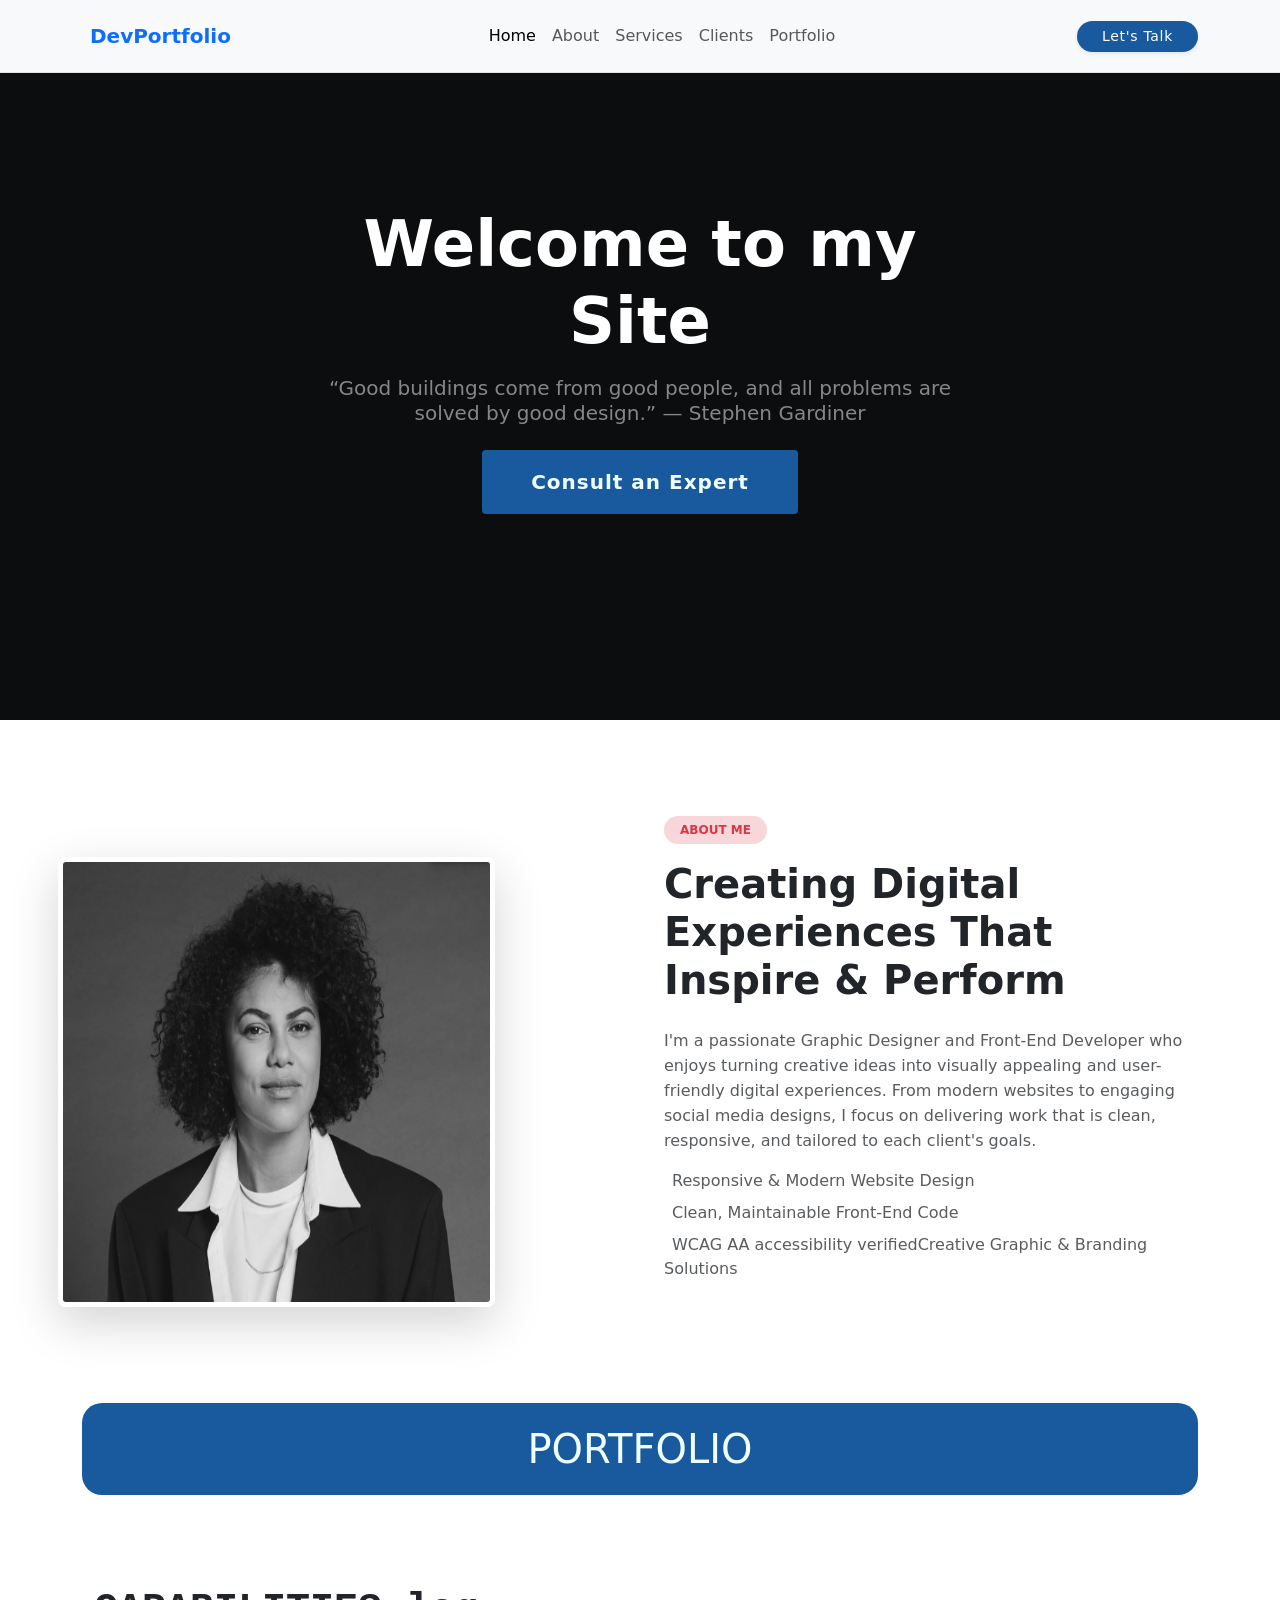
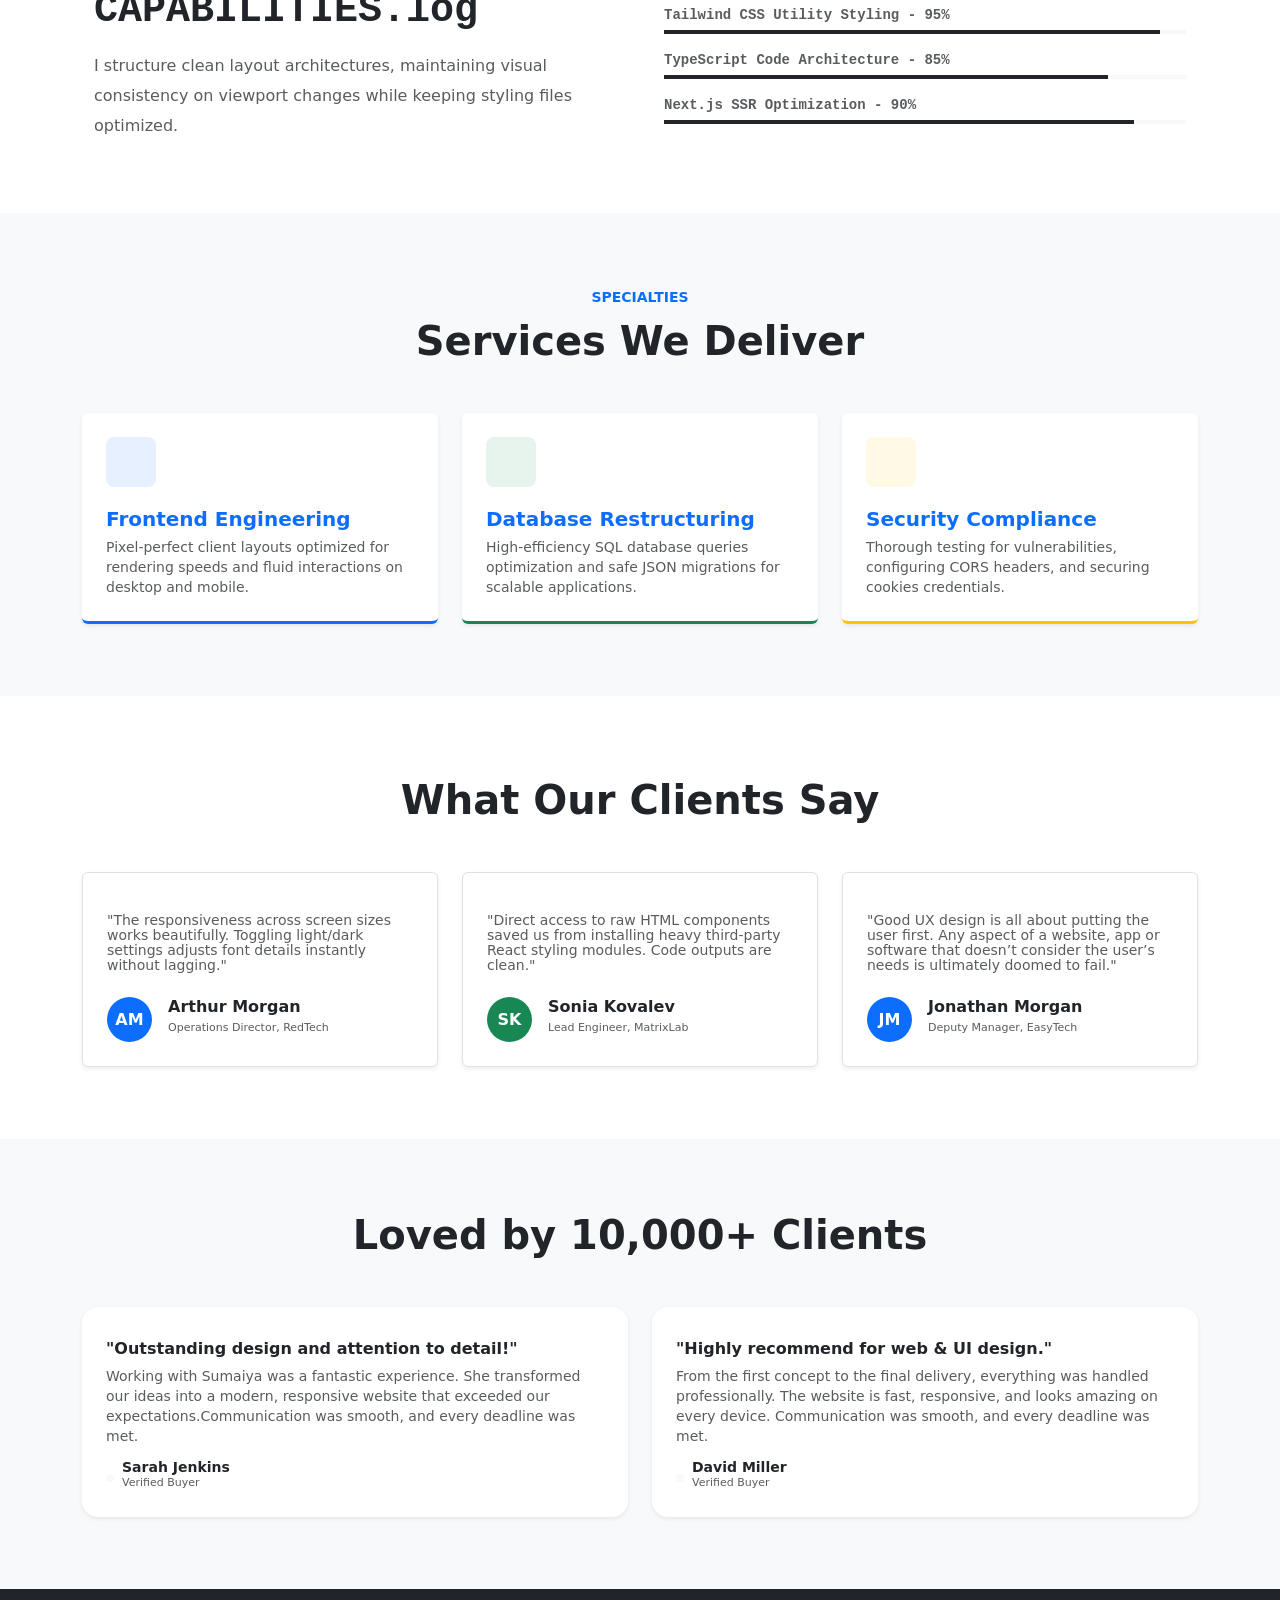
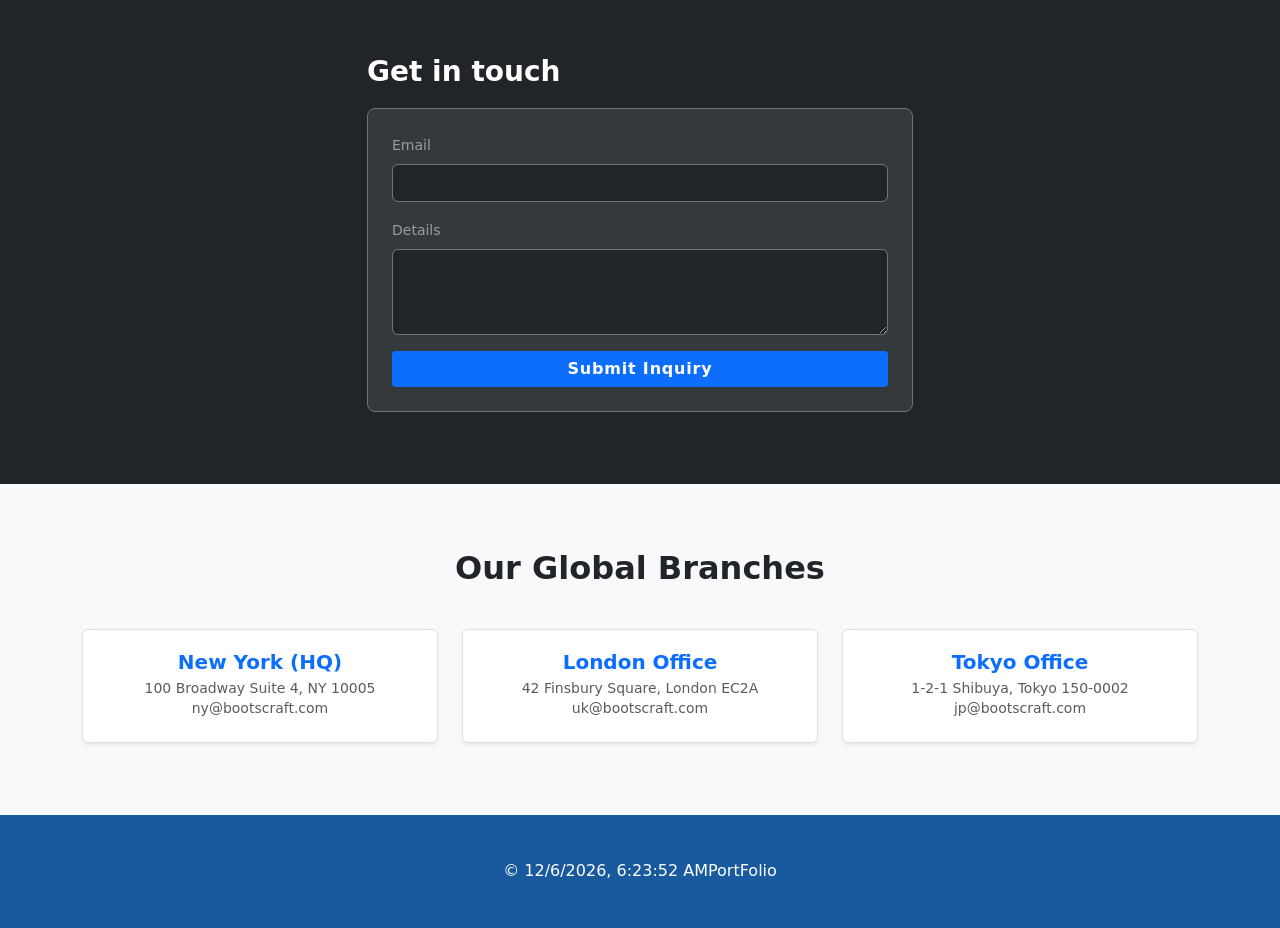
==== commit 2597a850: "add" ====
--- a/index.html
+++ b/index.html
@@ -121,8 +121,7 @@
 </section>
     <!-- All AboutPart End Here -->
 
-    
-    <!-- All Portfolio Part Start Here -->
+        <!-- All Portfolio Part Start Here -->
 <section id="portFolio">
   <div class="container">
     <div class="row">
@@ -164,10 +163,6 @@
   </div>
 </section>
     <!-- All Portfolio Part End Here -->
-
-
-
-
 
     <!-- All Service Part Start Here -->
     <section class="py-5 bg-light">
@@ -229,6 +224,7 @@
       </div>
     </section>
     <!-- All Service Part End Here -->
+
     <!-- All Feedback Start Here -->
     <section class="py-5 bg-body">
       <div class="container py-4">
@@ -324,10 +320,11 @@
       </div>
     </section>
     <!-- All Feedback End Here -->
+
          <!-- All Client Review Part Start Here -->
     <div class="bg-light py-5">
   <div class="container py-lg-4 text-center">
-    <h2 class="display-6 fw-bold mb-5">Loved by 10,000+ clients</h2>
+    <h2 class="display-6 fw-bold mb-5">Loved by 10,000+ Clients</h2>
     <div class="row g-4">
       <div class="col-md-6 text-start">
         <div class="card bg-white border-0 shadow-sm p-4 rounded-4 h-full">
@@ -335,7 +332,7 @@
             <i class="bi bi-star-fill"></i><i class="bi bi-star-fill"></i><i class="bi bi-star-fill"></i><i class="bi bi-star-fill"></i><i class="bi bi-star-fill"></i>
           </div>
           <h4 class="h6 fw-bold mb-2">"Outstanding design and attention to detail!"</h4>
-          <p class="small text-muted mb-3 info">Working with Sumaiya was a fantastic experience. She transformed our ideas into a modern, responsive website that exceeded our expectations. Communication was smooth, and every deadline was met.</p>
+          <p class="small text-muted mb-3 info">Working with Sumaiya was a fantastic experience. She transformed our ideas into a modern, responsive website that exceeded our expectations.Communication was smooth, and every deadline was met.</p>
           <div class="d-flex align-items-center gap-2">
             <span class="bg-light text-muted p-1 rounded-circle small"><i class="bi bi-person"></i></span>
             <div>
@@ -351,7 +348,7 @@
             <i class="bi bi-star-fill"></i><i class="bi bi-star-fill"></i><i class="bi bi-star-fill"></i><i class="bi bi-star-fill"></i><i class="bi bi-star-fill"></i>
           </div>
           <h4 class="h6 fw-bold mb-2">"Highly recommend for web & UI design."</h4>
-          <p class="small text-muted mb-3 info ">From the first concept to the final delivery, everything was handled professionally. The website is fast, responsive, and looks amazing on every device.</p>
+          <p class="small text-muted mb-3 info "> From the first concept to the final delivery, everything was handled professionally. The website is fast, responsive, and looks amazing on every device. Communication was smooth, and every deadline was met.</p>
           <div class="d-flex align-items-center gap-2">
             <span class="bg-light text-muted p-1 rounded-circle small"><i class="bi bi-person"></i></span>
             <div>
@@ -365,6 +362,7 @@
   </div>
 </div>
     <!-- All Client Review Part End Here -->
+
         <!-- All FAQ Part Start Here -->
      <section class="py-5 bg-dark text-white">
   <div class="container py-4">
